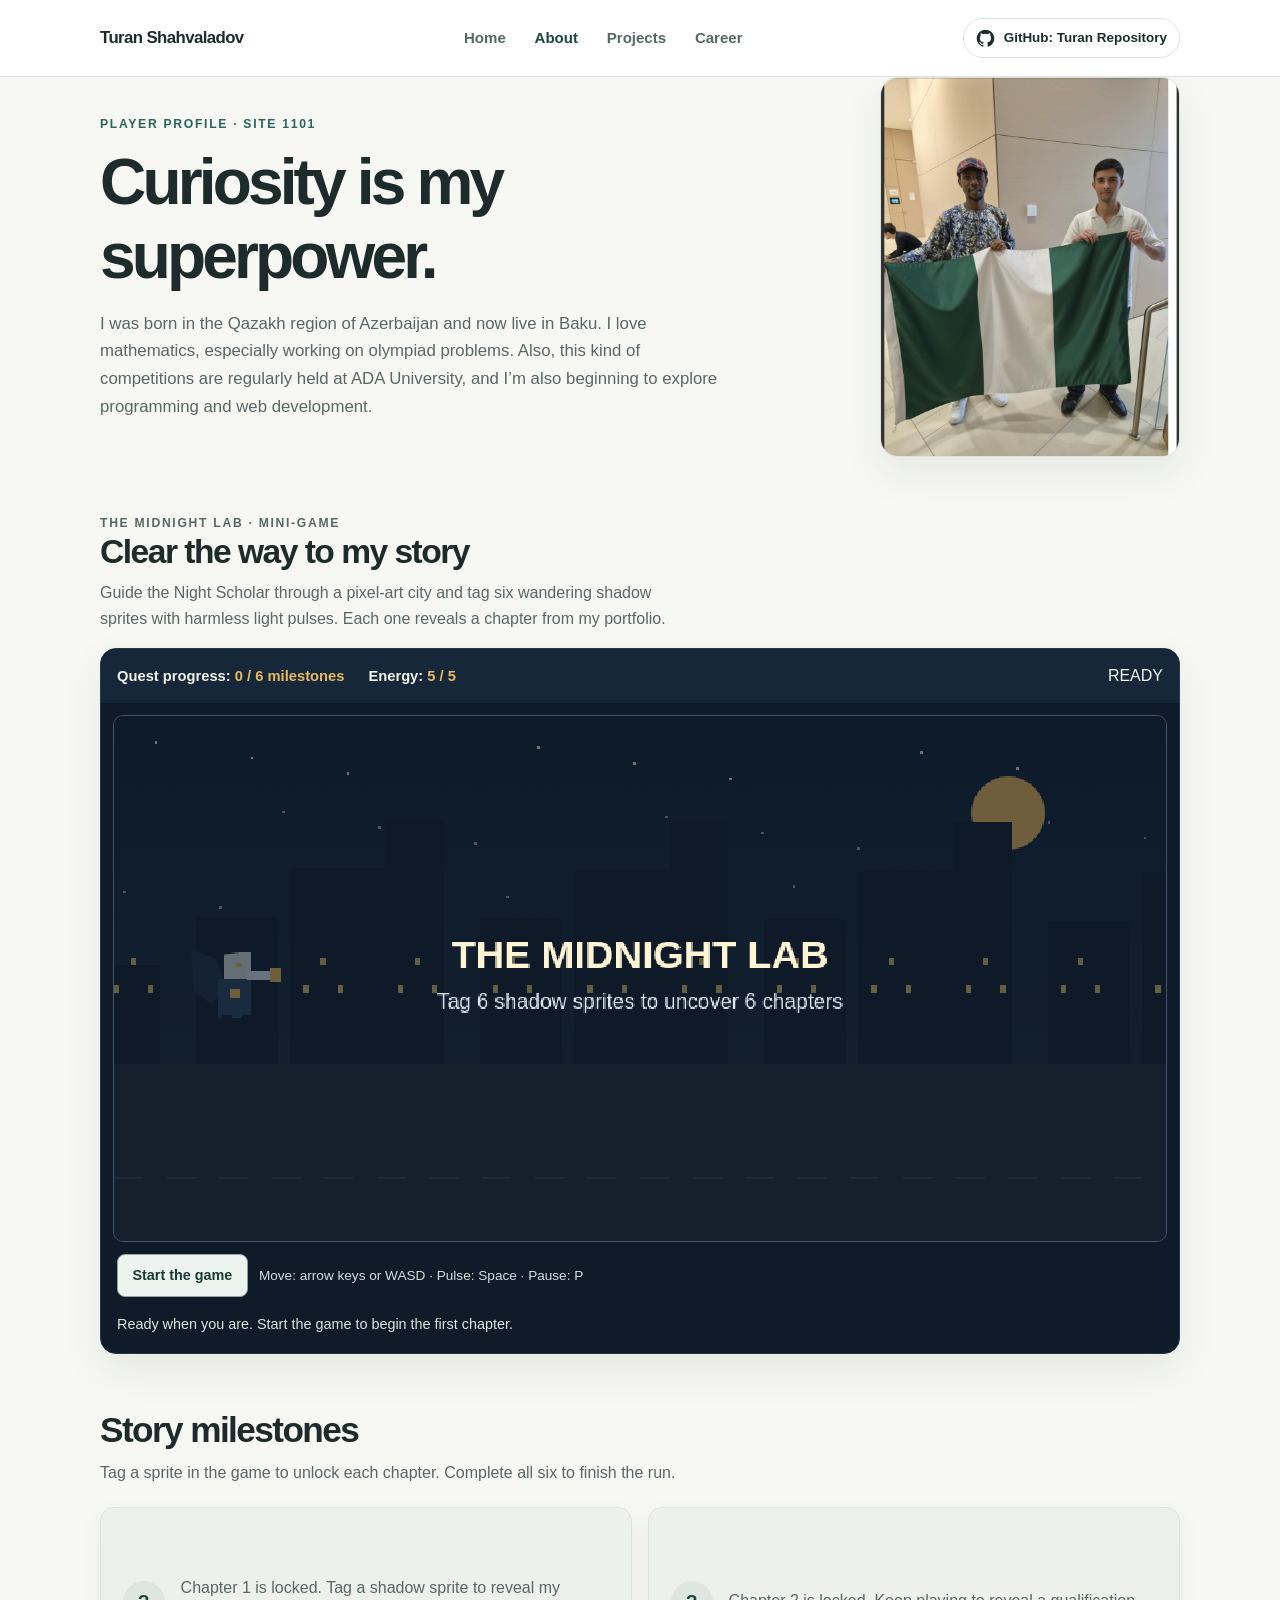
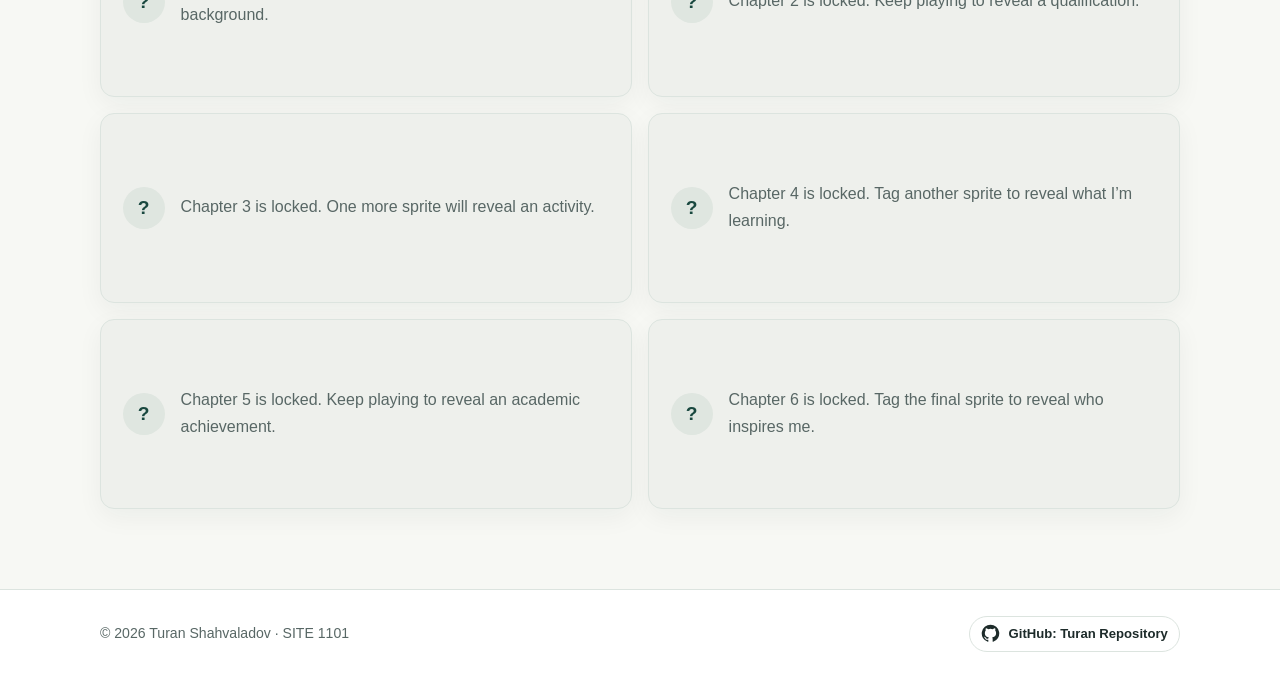
==== about.html @ 218411be "Add career page content and styling" ====
<!doctype html>
<html lang="en">
  <head>
    <meta charset="utf-8">
    <meta name="viewport" content="width=device-width, initial-scale=1">
    <meta name="description" content="Turan Shahvaladov's background, qualifications, and activities.">
    <title>About | Turan Shahvaladov</title>
    <link rel="stylesheet" href="style.css">
  </head>
  <body>
    <header class="site-header">
      <div class="nav-wrap">
        <a class="brand" href="index.html">Turan Shahvaladov</a>
        <nav class="site-nav" aria-label="Main navigation">
          <a href="index.html">Home</a>
          <a href="about.html" aria-current="page">About</a>
          <a href="projects.html">Projects</a>
          <a href="career.html">Career</a>
        </nav>
        <a class="github-link" href="https://github.com/turan1003996/Project4" aria-label="GitHub: Turan Repository">
          <svg viewBox="0 0 24 24" aria-hidden="true">
            <path d="M12 .9a11.1 11.1 0 0 0-3.51 21.63c.56.1.76-.24.76-.54v-2.1c-3.1.67-3.76-1.32-3.76-1.32-.5-1.29-1.24-1.63-1.24-1.63-1.01-.69.08-.68.08-.68 1.12.08 1.7 1.15 1.7 1.15.99 1.69 2.6 1.2 3.23.91.1-.72.39-1.2.7-1.48-2.48-.28-5.08-1.24-5.08-5.52 0-1.22.43-2.21 1.15-2.99-.12-.28-.5-1.42.11-2.95 0 0 .94-.3 3.05 1.14a10.6 10.6 0 0 1 5.55 0c2.12-1.44 3.05-1.14 3.05-1.14.61 1.53.23 2.67.11 2.95.72.78 1.15 1.77 1.15 2.99 0 4.29-2.6 5.23-5.09 5.5.4.35.75 1.02.75 2.06v3.11c0 .3.2.65.77.54A11.1 11.1 0 0 0 12 .9Z"/>
          </svg>
          <span>GitHub: Turan Repository</span>
        </a>
      </div>
    </header>

    <main>
      <section class="container about-layout" aria-labelledby="about-title">
        <div>
          <p class="eyebrow">Player profile · SITE 1101</p>
          <h1 id="about-title">Curiosity is my superpower.</h1>
          <p class="intro-note">
            I was born in the Qazakh region of Azerbaijan and now live in Baku.
            I love mathematics, especially working on olympiad problems. Also, this kind of competitions are regularly held at ADA University, and I’m also
            beginning to explore programming and web development.
          </p>
        </div>
        <div class="about-photo-frame">
          <img
            class="about-photo"
            src="Turan%20Picture.png"
            alt="Turan Shahvaladov"
            width="800"
            height="1000"
          >
        </div>
      </section>

      <section class="container game-section" aria-labelledby="game-title">
        <div class="game-heading">
          <div>
            <p class="eyebrow">The midnight lab · mini-game</p>
            <h2 id="game-title">Clear the way to my story</h2>
            <p>
              Guide the Night Scholar through a pixel-art city and tag six
              wandering shadow sprites with harmless light pulses. Each one
              reveals a chapter from my portfolio.
            </p>
          </div>
        </div>

        <div class="game-panel">
          <div class="game-hud" aria-label="Game status">
            <div class="game-hud-stats">
              <span>Quest progress: <strong id="score">0 / 6 milestones</strong></span>
              <span>Energy: <strong id="energy">5 / 5</strong></span>
            </div>
            <span id="game-mode">READY</span>
          </div>

          <div class="game-canvas-wrap">
            <canvas
              class="game-canvas"
              id="game-canvas"
              width="800"
              height="400"
              tabindex="0"
              aria-label="Mini-game arena. Move with arrow keys or WASD, and fire light pulses with Space."
              aria-describedby="game-instructions game-status"
            >
              A mini-game arena. Use the controls below to play and unlock the story cards.
            </canvas>
          </div>

          <div class="game-controls">
            <button class="game-button" id="start-game" type="button">Start the game</button>
            <button class="game-button" id="pause-game" type="button" hidden>Pause</button>
            <p class="game-instructions" id="game-instructions">
              Move: arrow keys or WASD · Pulse: Space · Pause: P
            </p>
          </div>

          <div class="touch-controls" aria-label="Touch game controls">
            <button class="touch-button" type="button" data-control="up" aria-label="Move up">↑</button>
            <button class="touch-button" type="button" data-control="left" aria-label="Move left">←</button>
            <button class="touch-button" type="button" data-control="right" aria-label="Move right">→</button>
            <button class="touch-button" type="button" data-control="down" aria-label="Move down">↓</button>
            <button class="touch-button" type="button" data-control="fire" aria-label="Fire light pulse">✦</button>
          </div>

          <p class="game-status" id="game-status" role="status" aria-live="polite">
            Ready when you are. Start the game to begin the first chapter.
          </p>
        </div>
      </section>

      <section class="container unlock-section" aria-labelledby="chapters-title">
        <h2 id="chapters-title">Story milestones</h2>
        <p class="intro-note">
          Tag a sprite in the game to unlock each chapter. Complete all six
          to finish the run.
        </p>
        <div class="unlock-grid">
          <article class="unlock-card is-locked" data-chapter="0" aria-label="Locked: Background">
            <span class="lock-icon" aria-hidden="true">?</span>
            <p>Chapter 1 is locked. Tag a shadow sprite to reveal my background.</p>
            <div class="chapter-content" hidden>
              <p class="unlock-type">Background</p>
              <h3>From Qazakh to Baku</h3>
              <p>I was born in the Qazakh region of Azerbaijan and now live in Baku.</p>
            </div>
          </article>
          <article class="unlock-card is-locked" data-chapter="1" aria-label="Locked: Qualification">
            <span class="lock-icon" aria-hidden="true">?</span>
            <p>Chapter 2 is locked. Keep playing to reveal a qualification.</p>
            <div class="chapter-content" hidden>
              <p class="unlock-type">Qualification</p>
              <h3>Mathematics achievement</h3>
              <p>I got a bronze medal in the Republic Mathematics Olympiad and was accepted to ADA University.</p>
            </div>
          </article>
          <article class="unlock-card is-locked" data-chapter="2" aria-label="Locked: Activities">
            <span class="lock-icon" aria-hidden="true">?</span>
            <p>Chapter 3 is locked. One more sprite will reveal an activity.</p>
            <div class="chapter-content" hidden>
              <p class="unlock-type">Activities</p>
              <h3>Learning beyond class</h3>
              <p>I enjoy solving math problems and have taken part in coding challenges and volunteer activities with Baku Youth Center.</p>
            </div>
          </article>
          <article class="unlock-card is-locked" data-chapter="3" aria-label="Locked: Current learning">
            <span class="lock-icon" aria-hidden="true">?</span>
            <p>Chapter 4 is locked. Tag another sprite to reveal what I’m learning.</p>
            <div class="chapter-content" hidden>
              <p class="unlock-type">Current learning</p>
              <h3>Building for the web</h3>
              <p>In SITE 1101, I’m learning HTML, CSS, and JavaScript and want to make a personal web project of my own.</p>
            </div>
          </article>
          <article class="unlock-card is-locked" data-chapter="4" aria-label="Locked: Academic achievement">
            <span class="lock-icon" aria-hidden="true">?</span>
            <p>Chapter 5 is locked. Keep playing to reveal an academic achievement.</p>
            <div class="chapter-content" hidden>
              <p class="unlock-type">Academic achievement</p>
              <h3>Olympiad Certificate</h3>
              <p>I won an Olympiad Certificate for mathematics. These achievements helped me to improve my problem-solving skills.</p>
            </div>
          </article>
          <article class="unlock-card is-locked" data-chapter="5" aria-label="Locked: Favorite player and inspiration">
            <span class="lock-icon" aria-hidden="true">?</span>
            <p>Chapter 6 is locked. Tag the final sprite to reveal who inspires me.</p>
            <div class="chapter-content" hidden>
              <p class="unlock-type">Favorite player and inspiration</p>
              <h3>Cristiano Ronaldo</h3>
              <p>Cristiano Ronaldo is my favorite player. Even if he retired,I have always admired his dedication and skill.</p>
            </div>
          </article>
        </div>
      </section>
    </main>

    <footer class="site-footer">
      <div class="footer-wrap">
        <p>© 2026 Turan Shahvaladov · SITE 1101</p>
        <a class="github-link footer-github" href="https://github.com/turan1003996/Project4" aria-label="GitHub: Turan Repository">
          <svg viewBox="0 0 24 24" aria-hidden="true">
            <path d="M12 .9a11.1 11.1 0 0 0-3.51 21.63c.56.1.76-.24.76-.54v-2.1c-3.1.67-3.76-1.32-3.76-1.32-.5-1.29-1.24-1.63-1.24-1.63-1.01-.69.08-.68.08-.68 1.12.08 1.7 1.15 1.7 1.15.99 1.69 2.6 1.2 3.23.91.1-.72.39-1.2.7-1.48-2.48-.28-5.08-1.24-5.08-5.52 0-1.22.43-2.21 1.15-2.99-.12-.28-.5-1.42.11-2.95 0 0 .94-.3 3.05 1.14a10.6 10.6 0 0 1 5.55 0c2.12-1.44 3.05-1.14 3.05-1.14.61 1.53.23 2.67.11 2.95.72.78 1.15 1.77 1.15 2.99 0 4.29-2.6 5.23-5.09 5.5.4.35.75 1.02.75 2.06v3.11c0 .3.2.65.77.54A11.1 11.1 0 0 0 12 .9Z"/>
          </svg>
          <span>GitHub: Turan Repository</span>
        </a>
      </div>
    </footer>

    <script>
      (() => {
        const canvas = document.querySelector("#game-canvas");
        const context = canvas.getContext("2d");
        const startButton = document.querySelector("#start-game");
        const pauseButton = document.querySelector("#pause-game");
        const scoreLabel = document.querySelector("#score");
        const energyLabel = document.querySelector("#energy");
        const modeLabel = document.querySelector("#game-mode");
        const statusLabel = document.querySelector("#game-status");
        const cardsData = [
          {
            type: "Background",
            title: "From Qazakh to Baku",
            description: "I was born in the Qazakh region of Azerbaijan and now live in Baku."
          },
          {
            type: "Qualification",
            title: "Mathematics achievement",
            description: "I got a bronze medal in the Republic Mathematics Olympiad and was accepted to ADA University."
          },
          {
            type: "Activities",
            title: "Learning beyond class",
            description: "I enjoy solving math problems and have taken part in coding challenges and volunteer activities with Baku Youth Center."
          },
          {
            type: "Current learning",
            title: "Building for the web",
            description: "In SITE 1101, I’m learning HTML, CSS, and JavaScript and want to make a personal web project of my own."
          },
          {
            type: "Academic achievement",
            title: "Olympiad Certificate",
            description: "I won an Olympiad Certificate for mathematics. These achievements helped me to improve my problem-solving skills."
          },
          {
            type: "Favorite player and inspiration",
            title: "Cristiano Ronaldo",
            description: "Cristiano Ronaldo is my favorite player. Even if he retired,I have always admired his dedication and skill."
          }
        ];
        const chapters = [...document.querySelectorAll(".unlock-card")];
        if (chapters.length !== cardsData.length) {
          throw new Error("Milestone data and cards must have matching lengths.");
        }
        cardsData.forEach((chapter, index) => {
          const content = chapters[index].querySelector(".chapter-content");
          content.querySelector(".unlock-type").textContent = chapter.type;
          content.querySelector("h3").textContent = chapter.title;
          content.querySelectorAll("p")[1].textContent = chapter.description;
        });
        const held = new Set();
        const player = { x: 92, y: 200, speed: 220 };
        let sprites = [];
        let pulses = [];
        let score = 0;
        const maxEnergy = 5;
        let energy = maxEnergy;
        let gameState = "ready";
        let lastFrame = 0;
        let spawnClock = 0;
        let shotClock = 0;
        let animationFrame = 0;
        let randomSeed = 17;

        function random() {
          randomSeed = (randomSeed * 16807) % 2147483647;
          return (randomSeed - 1) / 2147483646;
        }

        function drawCity() {
          const sky = context.createLinearGradient(0, 0, 0, canvas.height);
          sky.addColorStop(0, "#14263b");
          sky.addColorStop(1, "#26364a");
          context.fillStyle = sky;
          context.fillRect(0, 0, canvas.width, canvas.height);

          context.fillStyle = "#e7b961";
          context.beginPath();
          context.arc(680, 74, 28, 0, Math.PI * 2);
          context.fill();

          for (let index = 0; index < 24; index += 1) {
            const x = (index * 97 + 31) % canvas.width;
            const y = (index * 53 + 19) % 155;
            context.fillStyle = index % 3 === 0 ? "#f7e9bc" : "#91a6b8";
            context.fillRect(x, y, 2, 2);
          }

          context.fillStyle = "#182538";
          for (let index = 0; index < 12; index += 1) {
            const buildingWidth = 45 + (index % 3) * 18;
            const buildingHeight = 75 + (index * 37) % 112;
            const x = index * 72 - 10;
            context.fillRect(x, 265 - buildingHeight, buildingWidth, buildingHeight);
            context.fillStyle = "#d4b768";
            for (let light = 0; light < 3; light += 1) {
              context.fillRect(x + 10 + light * 13, 205 - (light % 2) * 21, 4, 6);
            }
            context.fillStyle = "#182538";
          }

          context.fillStyle = "#263342";
          context.fillRect(0, 267, canvas.width, canvas.height - 267);
          context.strokeStyle = "#526171";
          context.setLineDash([22, 18]);
          context.beginPath();
          context.moveTo(0, 352);
          context.lineTo(canvas.width, 352);
          context.stroke();
          context.setLineDash([]);
        }

        function drawHero() {
          context.save();
          context.translate(player.x, player.y);
          context.fillStyle = "#263753";
          context.beginPath();
          context.moveTo(-14, -15);
          context.lineTo(-34, -22);
          context.lineTo(-31, 10);
          context.lineTo(-18, 19);
          context.lineTo(-7, 9);
          context.closePath();
          context.fill();

          context.fillStyle = "#d7dce0";
          context.fillRect(-8, -20, 20, 20);
          context.fillStyle = "#172337";
          context.beginPath();
          context.moveTo(-11, -18);
          context.lineTo(-10, -31);
          context.lineTo(-2, -25);
          context.lineTo(4, -31);
          context.lineTo(11, -21);
          context.closePath();
          context.fill();
          context.fillStyle = "#e7b961";
          context.fillRect(1, -12, 4, 3);

          context.fillStyle = "#314a68";
          context.fillRect(-13, 0, 25, 30);
          context.fillStyle = "#e7b961";
          context.fillRect(-4, 8, 8, 7);
          context.fillStyle = "#172337";
          context.fillRect(-10, 28, 8, 13);
          context.fillRect(5, 28, 8, 13);
          context.fillStyle = "#dce8f5";
          context.fillRect(9, -6, 21, 7);
          context.fillStyle = "#e7b961";
          context.fillRect(27, -8, 8, 11);
          context.restore();
        }

        function drawSprite(sprite) {
          context.save();
          context.translate(sprite.x, sprite.y);
          context.fillStyle = "#87ad87";
          context.fillRect(-11, -14, 23, 24);
          context.fillStyle = "#537d65";
          context.fillRect(-13, -17, 26, 7);
          context.fillStyle = "#f3d87c";
          context.fillRect(-6, -7, 4, 4);
          context.fillRect(4, -7, 4, 4);
          context.fillStyle = "#344d43";
          context.fillRect(-6, 3, 13, 3);
          context.fillRect(-8, 10, 6, 11);
          context.fillRect(4, 10, 6, 11);
          context.restore();
        }

        function drawScene() {
          drawCity();
          pulses.forEach((pulse) => {
            context.fillStyle = "#f5d276";
            context.shadowColor = "#f5d276";
            context.shadowBlur = 14;
            context.beginPath();
            context.arc(pulse.x, pulse.y, 6, 0, Math.PI * 2);
            context.fill();
            context.shadowBlur = 0;
          });
          sprites.forEach(drawSprite);
          drawHero();

          if (gameState !== "running") {
            context.fillStyle = "rgb(9 17 29 / 54%)";
            context.fillRect(0, 0, canvas.width, canvas.height);
            context.textAlign = "center";
            context.fillStyle = "#fff4d4";
            context.font = "700 30px Segoe UI, sans-serif";
            const title = gameState === "won"
              ? "STORY COMPLETE!"
              : gameState === "lost"
                ? "RUN ENDED"
                : gameState === "paused"
                  ? "PAUSED"
                  : "THE MIDNIGHT LAB";
            context.fillText(title, canvas.width / 2, canvas.height / 2 - 8);
            context.fillStyle = "#dbe8ef";
            context.font = "16px Segoe UI, sans-serif";
            const hint = gameState === "ready"
              ? `Tag ${chapters.length} shadow sprites to uncover ${chapters.length} chapters`
              : gameState === "won"
                ? `All ${chapters.length} chapters are now open below`
                : gameState === "lost"
                  ? "Start again and keep an eye on your energy"
                  : "Press P or select Resume to continue";
            context.fillText(hint, canvas.width / 2, canvas.height / 2 + 23);
          }
        }

        function updateHud() {
          scoreLabel.textContent = `${score} / ${cardsData.length} milestones`;
          energyLabel.textContent = `${energy} / ${maxEnergy}`;
          modeLabel.textContent = gameState.toUpperCase();
        }

        function unlockChapter(index) {
          const card = chapters[index];
          if (!card) return;
          const lockedMessage = card.querySelector(":scope > p");
          const icon = card.querySelector(".lock-icon");
          const content = card.querySelector(".chapter-content");
          if (lockedMessage) lockedMessage.remove();
          if (icon) icon.remove();
          content.hidden = false;
          card.classList.remove("is-locked");
          card.classList.add("is-unlocked");
          card.setAttribute("aria-label", `Unlocked: ${content.querySelector("h3").textContent}`);
        }

        function finishGame(won) {
          gameState = won ? "won" : "lost";
          cancelAnimationFrame(animationFrame);
          pauseButton.hidden = true;
          startButton.textContent = won ? "Play again" : "Try again";
          statusLabel.textContent = won
            ? `Run complete! All ${chapters.length} story chapters are unlocked.`
            : "Out of energy. Start again when you’re ready.";
          updateHud();
          drawScene();
        }

        function startGame() {
          cancelAnimationFrame(animationFrame);
          score = 0;
          energy = maxEnergy;
          sprites = [];
          pulses = [];
          player.x = 92;
          player.y = canvas.height / 2;
          spawnClock = 0;
          shotClock = 0;
          lastFrame = 0;
          randomSeed = 17;
          chapters.forEach((card, index) => {
            const content = card.querySelector(".chapter-content");
            if (content.hidden) return;
            content.hidden = true;
            card.classList.remove("is-unlocked");
            card.classList.add("is-locked");
            card.setAttribute("aria-label", `Locked: ${content.querySelector("h3").textContent}`);
            const icon = document.createElement("span");
            icon.className = "lock-icon";
            icon.setAttribute("aria-hidden", "true");
            icon.textContent = "?";
            const message = document.createElement("p");
            message.textContent = `Chapter ${index + 1} is locked. Tag a shadow sprite to reveal it.`;
            card.prepend(icon, message);
          });
          held.clear();
          gameState = "running";
          startButton.textContent = "Restart game";
          pauseButton.hidden = false;
          pauseButton.textContent = "Pause";
          statusLabel.textContent = "The run is on. Move around and tag the sprites with light pulses.";
          updateHud();
          drawScene();
          canvas.focus();
          animationFrame = requestAnimationFrame(frame);
        }

        function setPaused() {
          if (gameState === "running") {
            gameState = "paused";
            cancelAnimationFrame(animationFrame);
            pauseButton.textContent = "Resume";
            statusLabel.textContent = "Game paused. Select Resume or press P to continue.";
            drawScene();
          } else if (gameState === "paused") {
            gameState = "running";
            lastFrame = 0;
            pauseButton.textContent = "Pause";
            statusLabel.textContent = "Back in the game.";
            canvas.focus();
            animationFrame = requestAnimationFrame(frame);
          }
          updateHud();
        }

        function movePlayer(delta) {
          let dx = 0;
          let dy = 0;
          if (held.has("ArrowLeft") || held.has("a")) dx -= 1;
          if (held.has("ArrowRight") || held.has("d")) dx += 1;
          if (held.has("ArrowUp") || held.has("w")) dy -= 1;
          if (held.has("ArrowDown") || held.has("s")) dy += 1;
          const length = Math.hypot(dx, dy) || 1;
          player.x = Math.max(34, Math.min(canvas.width * 0.62, player.x + (dx / length) * player.speed * delta));
          player.y = Math.max(58, Math.min(canvas.height - 48, player.y + (dy / length) * player.speed * delta));
        }

        function frame(time) {
          if (gameState !== "running") return;
          const delta = Math.min((time - (lastFrame || time)) / 1000, 0.04);
          lastFrame = time;
          spawnClock += delta;
          shotClock += delta;
          movePlayer(delta);

          if (spawnClock >= 1.35) {
            spawnClock = 0;
            sprites.push({
              x: canvas.width + 24,
              y: 58 + random() * (canvas.height - 116),
              speed: 74 + random() * 28 + score * 6
            });
          }

          if (held.has(" ") && shotClock >= 0.24) {
            pulses.push({ x: player.x + 34, y: player.y - 3 });
            shotClock = 0;
          }

          pulses.forEach((pulse) => {
            pulse.x += 440 * delta;
          });
          pulses = pulses.filter((pulse) => pulse.x < canvas.width + 12);

          sprites.forEach((sprite) => {
            sprite.x -= sprite.speed * delta;
          });

          for (let spriteIndex = sprites.length - 1; spriteIndex >= 0; spriteIndex -= 1) {
            const sprite = sprites[spriteIndex];
            const hitIndex = pulses.findIndex((pulse) =>
              Math.hypot(pulse.x - sprite.x, pulse.y - sprite.y) < 24
            );
            if (hitIndex !== -1) {
              sprites.splice(spriteIndex, 1);
              pulses.splice(hitIndex, 1);
              if (score < chapters.length) {
                unlockChapter(score);
                score += 1;
                statusLabel.textContent = score === chapters.length
                  ? "Every chapter revealed. You cleared the midnight lab!"
                  : `Chapter ${score} revealed. ${chapters.length - score} more to go.`;
              }
              if (score === chapters.length) {
                updateHud();
                finishGame(true);
                return;
              }
            } else if (sprite.x < player.x - 22) {
              sprites.splice(spriteIndex, 1);
              energy -= 1;
              if (energy <= 0) {
                updateHud();
                finishGame(false);
                return;
              }
              statusLabel.textContent = "A sprite slipped past. Keep moving and protect your energy.";
            }
          }

          updateHud();
          drawScene();
          animationFrame = requestAnimationFrame(frame);
        }

        function keyForControl(control) {
          return {
            up: "ArrowUp",
            down: "ArrowDown",
            left: "ArrowLeft",
            right: "ArrowRight",
            fire: " "
          }[control];
        }

        startButton.addEventListener("click", startGame);
        pauseButton.addEventListener("click", setPaused);

        canvas.addEventListener("keydown", (event) => {
          const key = event.key.length === 1 ? event.key.toLowerCase() : event.key;
          if (["ArrowUp", "ArrowDown", "ArrowLeft", "ArrowRight", " "].includes(key)) {
            event.preventDefault();
          }
          if (key === "p" && (gameState === "running" || gameState === "paused")) {
            setPaused();
            return;
          }
          held.add(key);
        });

        canvas.addEventListener("keyup", (event) => {
          const key = event.key.length === 1 ? event.key.toLowerCase() : event.key;
          held.delete(key);
        });

        canvas.addEventListener("blur", () => held.clear());

        document.querySelectorAll("[data-control]").forEach((button) => {
          const controlKey = keyForControl(button.dataset.control);
          button.addEventListener("pointerdown", (event) => {
            event.preventDefault();
            button.setPointerCapture(event.pointerId);
            held.add(controlKey);
          });
          button.addEventListener("pointerup", () => held.delete(controlKey));
          button.addEventListener("pointercancel", () => held.delete(controlKey));
          button.addEventListener("lostpointercapture", () => held.delete(controlKey));
        });

        window.addEventListener("blur", () => held.clear());
        updateHud();
        drawScene();
      })();
    </script>
  </body>
</html>
---- style.css ----
:root {
  color-scheme: light;
  --color-ink: #1d2b2a;
  --color-muted: #586765;
  --color-paper: #f7f8f4;
  --color-surface: #fff;
  --color-accent: #28645a;
  --color-accent-dark: #19483f;
  --color-border: #dce4df;
  --color-night: #101b2a;
  --color-gold: #e7b961;
  --shadow-card: 0 16px 40px rgb(29 43 42 / 8%);
  --font-body: "Segoe UI", "Helvetica Neue", Arial, sans-serif;
  --content-width: 1080px;
}

* {
  box-sizing: border-box;
}

html {
  scroll-behavior: smooth;
}

body {
  min-width: 320px;
  min-height: 100vh;
  margin: 0;
  display: flex;
  flex-direction: column;
  background: var(--color-paper);
  color: var(--color-ink);
  font-family: var(--font-body);
  font-size: 1rem;
  line-height: 1.65;
}

img {
  max-width: 100%;
}

a {
  color: var(--color-accent-dark);
}

a:hover {
  color: var(--color-accent);
}

a:focus-visible,
button:focus-visible,
canvas:focus-visible {
  outline: 3px solid #d28a43;
  outline-offset: 4px;
}

h1,
h2,
h3,
p {
  margin-top: 0;
}

h1,
h2,
h3 {
  line-height: 1.15;
}

.container,
.nav-wrap,
.footer-wrap {
  width: min(var(--content-width), calc(100% - 3rem));
  margin-inline: auto;
}

.site-header {
  position: sticky;
  z-index: 20;
  top: 0;
  border-bottom: 1px solid var(--color-border);
  background: rgb(255 255 255 / 94%);
  backdrop-filter: blur(12px);
}

.nav-wrap {
  min-height: 76px;
  display: flex;
  align-items: center;
  justify-content: space-between;
  gap: 1.25rem;
}

.brand {
  flex: 0 0 auto;
  color: var(--color-ink);
  font-size: 1.05rem;
  font-weight: 750;
  letter-spacing: -0.035em;
  text-decoration: none;
}

.site-nav {
  display: flex;
  align-items: center;
  gap: clamp(0.8rem, 2.5vw, 1.8rem);
}

.site-nav a {
  padding-block: 0.45rem;
  color: var(--color-muted);
  font-size: 0.94rem;
  font-weight: 650;
  text-decoration: none;
}

.site-nav a:hover,
.site-nav a[aria-current="page"] {
  color: var(--color-accent-dark);
}

.github-link {
  display: inline-flex;
  min-height: 40px;
  flex: 0 0 auto;
  align-items: center;
  justify-content: center;
  gap: 0.55rem;
  padding: 0.45rem 0.75rem;
  border: 1px solid var(--color-border);
  border-radius: 999px;
  background: var(--color-surface);
  color: var(--color-ink);
  font-size: 0.84rem;
  font-weight: 700;
  text-decoration: none;
  transition: background-color 160ms ease, border-color 160ms ease;
}

.github-link:hover {
  border-color: #b8cec4;
  background: #edf4ef;
  color: var(--color-accent-dark);
}

.github-link svg {
  width: 19px;
  height: 19px;
  flex: 0 0 auto;
  fill: currentColor;
}

main {
  flex: 1;
}

.eyebrow {
  margin-bottom: 0.8rem;
  color: var(--color-accent);
  font-size: 0.76rem;
  font-weight: 750;
  letter-spacing: 0.14em;
  text-transform: uppercase;
}

.home-hero {
  display: grid;
  grid-template-columns: minmax(0, 1.15fr) minmax(250px, 0.85fr);
  align-items: center;
  gap: clamp(2.5rem, 7vw, 6rem);
  padding-block: clamp(4rem, 9vw, 7.5rem);
}

.home-hero h1 {
  max-width: 12ch;
  margin-bottom: 1.25rem;
  font-size: clamp(2.6rem, 6vw, 4.8rem);
  letter-spacing: -0.065em;
}

.hero-copy {
  max-width: 62ch;
  margin-bottom: 1.6rem;
  color: var(--color-muted);
  font-size: clamp(1.05rem, 2vw, 1.18rem);
}

.button-link {
  display: inline-flex;
  min-height: 46px;
  align-items: center;
  justify-content: center;
  padding: 0.7rem 1.1rem;
  border: 1px solid var(--color-accent);
  border-radius: 8px;
  background: var(--color-accent);
  color: #fff;
  font-weight: 700;
  text-decoration: none;
  transition: background-color 160ms ease, transform 160ms ease;
}

.button-link:hover {
  transform: translateY(-2px);
  background: var(--color-accent-dark);
  color: #fff;
}

.profile-frame {
  position: relative;
  width: min(100%, 370px);
  max-height: 490px;
  justify-self: end;
}

.profile-frame::before {
  position: absolute;
  z-index: 0;
  inset: 14px -14px -14px 14px;
  border: 2px solid #b8cec4;
  border-radius: 22px;
  content: "";
}

.profile-photo {
  position: relative;
  display: block;
  width: 100%;
  max-height: 490px;
  aspect-ratio: 4 / 5;
  border: 1px solid var(--color-border);
  border-radius: 22px;
  background: #e4ebe5;
  object-fit: cover;
  object-position: center;
  box-shadow: var(--shadow-card);
}

.content-section {
  padding-block: clamp(3rem, 7vw, 5rem);
  border-top: 1px solid var(--color-border);
}

.section-heading {
  margin-bottom: 1rem;
  font-size: clamp(1.8rem, 4vw, 2.5rem);
  letter-spacing: -0.045em;
}

.intro-note {
  max-width: 68ch;
  color: var(--color-muted);
}

.page-intro {
  padding-block: clamp(3rem, 7vw, 5rem) 2rem;
}

.page-intro h1 {
  margin-bottom: 0.9rem;
  font-size: clamp(2.4rem, 5vw, 3.8rem);
  letter-spacing: -0.06em;
}

.page-intro > p:last-child {
  max-width: 68ch;
  margin-bottom: 0;
  color: var(--color-muted);
}

.career-section {
  padding-bottom: clamp(3rem, 7vw, 5rem);
}

.career-grid {
  display: grid;
  grid-template-columns: repeat(2, minmax(0, 1fr));
  gap: 1.1rem;
}

.career-card {
  padding: clamp(1.25rem, 3vw, 1.8rem);
  border: 1px solid var(--color-border);
  border-radius: 14px;
  background: var(--color-surface);
  box-shadow: 0 8px 26px rgb(29 43 42 / 5%);
  transition: transform 160ms ease, border-color 160ms ease, box-shadow 160ms ease;
}

.career-card:hover {
  transform: translateY(-3px);
  border-color: #b8cec4;
  box-shadow: var(--shadow-card);
}

.career-card h2 {
  margin-bottom: 0.75rem;
  font-size: clamp(1.25rem, 2.4vw, 1.6rem);
  letter-spacing: -0.035em;
}

.career-card > p:not(.eyebrow) {
  margin-bottom: 0;
  color: var(--color-muted);
}

.career-card .eyebrow {
  margin-bottom: 0.65rem;
}

.skill-list {
  display: flex;
  flex-wrap: wrap;
  gap: 0.5rem;
  margin: 1rem 0 0;
  padding: 0;
  list-style: none;
}

.skill-list li {
  padding: 0.3rem 0.65rem;
  border: 1px solid var(--color-border);
  border-radius: 999px;
  background: #edf4ef;
  color: var(--color-accent-dark);
  font-size: 0.88rem;
  font-weight: 650;
}

.career-card > a {
  display: inline-block;
  margin-top: 1rem;
  font-weight: 700;
}

.about-layout {
  display: grid;
  grid-template-columns: minmax(0, 1.1fr) minmax(220px, 0.7fr);
  align-items: center;
  gap: clamp(2rem, 6vw, 4rem);
  padding-bottom: clamp(2rem, 5vw, 3.5rem);
}

.about-layout h1 {
  margin-bottom: 1rem;
  font-size: clamp(2.5rem, 5vw, 4rem);
  letter-spacing: -0.06em;
}

.about-layout .intro-note {
  margin-bottom: 0;
  font-size: 1.05rem;
}

.about-photo-frame {
  width: min(100%, 300px);
  max-height: 380px;
  justify-self: end;
}

.about-photo {
  display: block;
  width: 100%;
  max-height: 380px;
  aspect-ratio: 4 / 5;
  border: 1px solid var(--color-border);
  border-radius: 18px;
  background: #e4ebe5;
  object-fit: cover;
  object-position: center;
  box-shadow: var(--shadow-card);
}

.game-section {
  padding-bottom: clamp(2rem, 5vw, 3.5rem);
}

.game-heading {
  display: flex;
  align-items: flex-end;
  justify-content: space-between;
  gap: 1rem;
  margin-bottom: 1rem;
}

.game-heading h2 {
  margin-bottom: 0.5rem;
  font-size: clamp(1.55rem, 3.5vw, 2.1rem);
  letter-spacing: -0.045em;
}

.game-heading p {
  max-width: 65ch;
  margin-bottom: 0;
  color: var(--color-muted);
}

.game-panel {
  overflow: hidden;
  border: 1px solid #26384b;
  border-radius: 16px;
  background: var(--color-night);
  box-shadow: var(--shadow-card);
}

.game-hud {
  display: flex;
  align-items: center;
  justify-content: space-between;
  gap: 1rem;
  padding: 0.85rem 1rem;
  background: #17273a;
  color: #f3f5ed;
}

.game-hud-stats {
  display: flex;
  flex-wrap: wrap;
  gap: 0.7rem 1.5rem;
  font-size: 0.92rem;
  font-weight: 700;
}

.game-hud-stats strong {
  color: var(--color-gold);
}

.game-canvas-wrap {
  padding: 0.75rem;
}

.game-canvas {
  display: block;
  width: 100%;
  max-width: 100%;
  height: auto;
  aspect-ratio: 2 / 1;
  border: 1px solid #41566b;
  border-radius: 10px;
  background: #101b2a;
  image-rendering: pixelated;
  touch-action: none;
}

.game-controls {
  display: flex;
  flex-wrap: wrap;
  align-items: center;
  gap: 0.7rem;
  padding: 0 1rem 1rem;
}

.game-button,
.touch-button {
  min-height: 42px;
  padding: 0.55rem 0.9rem;
  border: 1px solid #91a599;
  border-radius: 8px;
  background: #edf4ef;
  color: #183b35;
  font: inherit;
  font-size: 0.9rem;
  font-weight: 750;
  cursor: pointer;
  touch-action: none;
}

.game-button:hover,
.touch-button:hover {
  background: #fff;
}

.game-instructions {
  flex: 1 1 260px;
  margin: 0;
  color: #d1dedb;
  font-size: 0.85rem;
}

.game-status {
  min-height: 1.5em;
  margin: 0;
  padding: 0 1rem 1rem;
  color: #dbe8df;
  font-size: 0.9rem;
}

.touch-controls {
  display: none;
  grid-template-columns: repeat(3, 52px);
  justify-content: center;
  gap: 0.45rem;
  padding: 0 1rem 1rem;
}

.touch-controls .touch-button {
  min-height: 48px;
  padding: 0.4rem;
}

.touch-controls [data-control="fire"] {
  grid-column: 3;
  grid-row: 2;
  background: #f4ddb0;
}

.touch-controls [data-control="left"] {
  grid-column: 1;
  grid-row: 2;
}

.touch-controls [data-control="right"] {
  grid-column: 2;
  grid-row: 2;
}

.touch-controls [data-control="up"] {
  grid-column: 2;
  grid-row: 1;
}

.touch-controls [data-control="down"] {
  grid-column: 2;
  grid-row: 3;
}

.unlock-section {
  padding-bottom: clamp(3rem, 7vw, 5rem);
}

.unlock-section h2 {
  margin-bottom: 0.6rem;
  font-size: clamp(1.6rem, 3.5vw, 2.2rem);
  letter-spacing: -0.045em;
}

.unlock-grid {
  display: grid;
  grid-template-columns: repeat(2, minmax(0, 1fr));
  gap: 1rem;
  margin-top: 1.25rem;
}

.unlock-card {
  min-height: 190px;
  padding: 1.35rem;
  border: 1px solid var(--color-border);
  border-radius: 14px;
  background: var(--color-surface);
  box-shadow: 0 8px 26px rgb(29 43 42 / 5%);
}

.unlock-card.is-locked {
  display: flex;
  align-items: center;
  gap: 1rem;
  background: #eef0ec;
  color: var(--color-muted);
}

.lock-icon {
  display: inline-grid;
  width: 42px;
  height: 42px;
  flex: 0 0 auto;
  place-items: center;
  border-radius: 50%;
  background: #dfe6e0;
  color: var(--color-accent-dark);
  font-size: 1.2rem;
  font-weight: 800;
}

.unlock-card.is-locked p {
  margin: 0;
}

.unlock-card.is-unlocked {
  border-color: #b8cec4;
  animation: card-arrive 360ms ease-out both;
}

.unlock-card h3 {
  margin-bottom: 0.55rem;
  font-size: 1.2rem;
}

.unlock-card p {
  margin-bottom: 0;
  color: var(--color-muted);
}

.unlock-type {
  margin-bottom: 0.5rem !important;
  color: var(--color-accent);
  font-size: 0.72rem;
  font-weight: 750;
  letter-spacing: 0.1em;
  text-transform: uppercase;
}

@keyframes card-arrive {
  from {
    opacity: 0.5;
    transform: translateY(8px);
  }

  to {
    opacity: 1;
    transform: translateY(0);
  }
}

.project-section {
  padding-bottom: clamp(3rem, 7vw, 5rem);
}

.project-card {
  overflow: hidden;
  border: 1px solid var(--color-border);
  border-radius: 16px;
  background: var(--color-surface);
  box-shadow: var(--shadow-card);
}

.project-image {
  display: block;
  width: auto;
  max-width: 100%;
  max-height: 560px;
  height: auto;
  margin-inline: auto;
  border-bottom: 1px solid var(--color-border);
  background: #e4ebe5;
  object-fit: cover;
  object-position: center;
}

.project-copy {
  padding: clamp(1.25rem, 4vw, 2rem);
}

.project-copy h2 {
  margin-bottom: 0.75rem;
  font-size: clamp(1.5rem, 3vw, 2rem);
  letter-spacing: -0.04em;
}

.project-copy p:last-child {
  max-width: 75ch;
  margin-bottom: 0;
  color: var(--color-muted);
}

.site-footer {
  margin-top: auto;
  border-top: 1px solid var(--color-border);
  background: var(--color-surface);
}

.footer-wrap {
  min-height: 88px;
  display: flex;
  align-items: center;
  justify-content: space-between;
  gap: 1rem;
  padding-block: 0.8rem;
  color: var(--color-muted);
  font-size: 0.88rem;
}

.footer-wrap p {
  margin: 0;
}

.footer-github {
  min-height: 36px;
  padding: 0.35rem 0.7rem;
  font-size: 0.82rem;
}

@media (max-width: 760px) {
  .container,
  .nav-wrap,
  .footer-wrap {
    width: min(100% - 2rem, var(--content-width));
  }

  .nav-wrap {
    min-height: 68px;
    flex-wrap: wrap;
    gap: 0.65rem 0.9rem;
    padding-block: 0.7rem;
  }

  .site-nav {
    order: 3;
    width: 100%;
    justify-content: space-between;
    gap: 0.6rem;
  }

  .site-nav a {
    padding-block: 0.2rem;
    font-size: 0.9rem;
  }

  .home-hero {
    grid-template-columns: 1fr;
    gap: 2.5rem;
    padding-block: 3.5rem;
  }

  .profile-frame {
    width: min(78%, 330px);
    justify-self: center;
  }

  .about-layout {
    grid-template-columns: 1fr;
    gap: 1.5rem;
  }

  .career-grid {
    grid-template-columns: 1fr;
  }

  .about-photo-frame {
    width: min(76%, 280px);
    justify-self: center;
  }

  .game-heading {
    align-items: flex-start;
    flex-direction: column;
  }

  .touch-controls {
    display: grid;
  }

  .footer-wrap {
    min-height: 84px;
    flex-wrap: wrap;
    justify-content: center;
    text-align: center;
  }
}

@media (max-width: 520px) {
  .github-link {
    min-height: 38px;
    gap: 0.4rem;
    padding-inline: 0.6rem;
    font-size: 0.76rem;
  }

  .github-link svg {
    width: 17px;
    height: 17px;
  }

  .unlock-grid {
    grid-template-columns: 1fr;
  }

  .game-hud {
    align-items: flex-start;
    flex-direction: column;
    gap: 0.3rem;
  }

  .game-controls {
    gap: 0.55rem;
  }

  .game-instructions {
    flex-basis: 100%;
    order: 2;
  }

  .game-canvas-wrap {
    padding: 0.45rem;
  }
}

@media (prefers-reduced-motion: reduce) {
  html {
    scroll-behavior: auto;
  }

  *,
  *::before,
  *::after {
    animation-duration: 0.01ms !important;
    animation-iteration-count: 1 !important;
    scroll-behavior: auto !important;
    transition-duration: 0.01ms !important;
  }
}
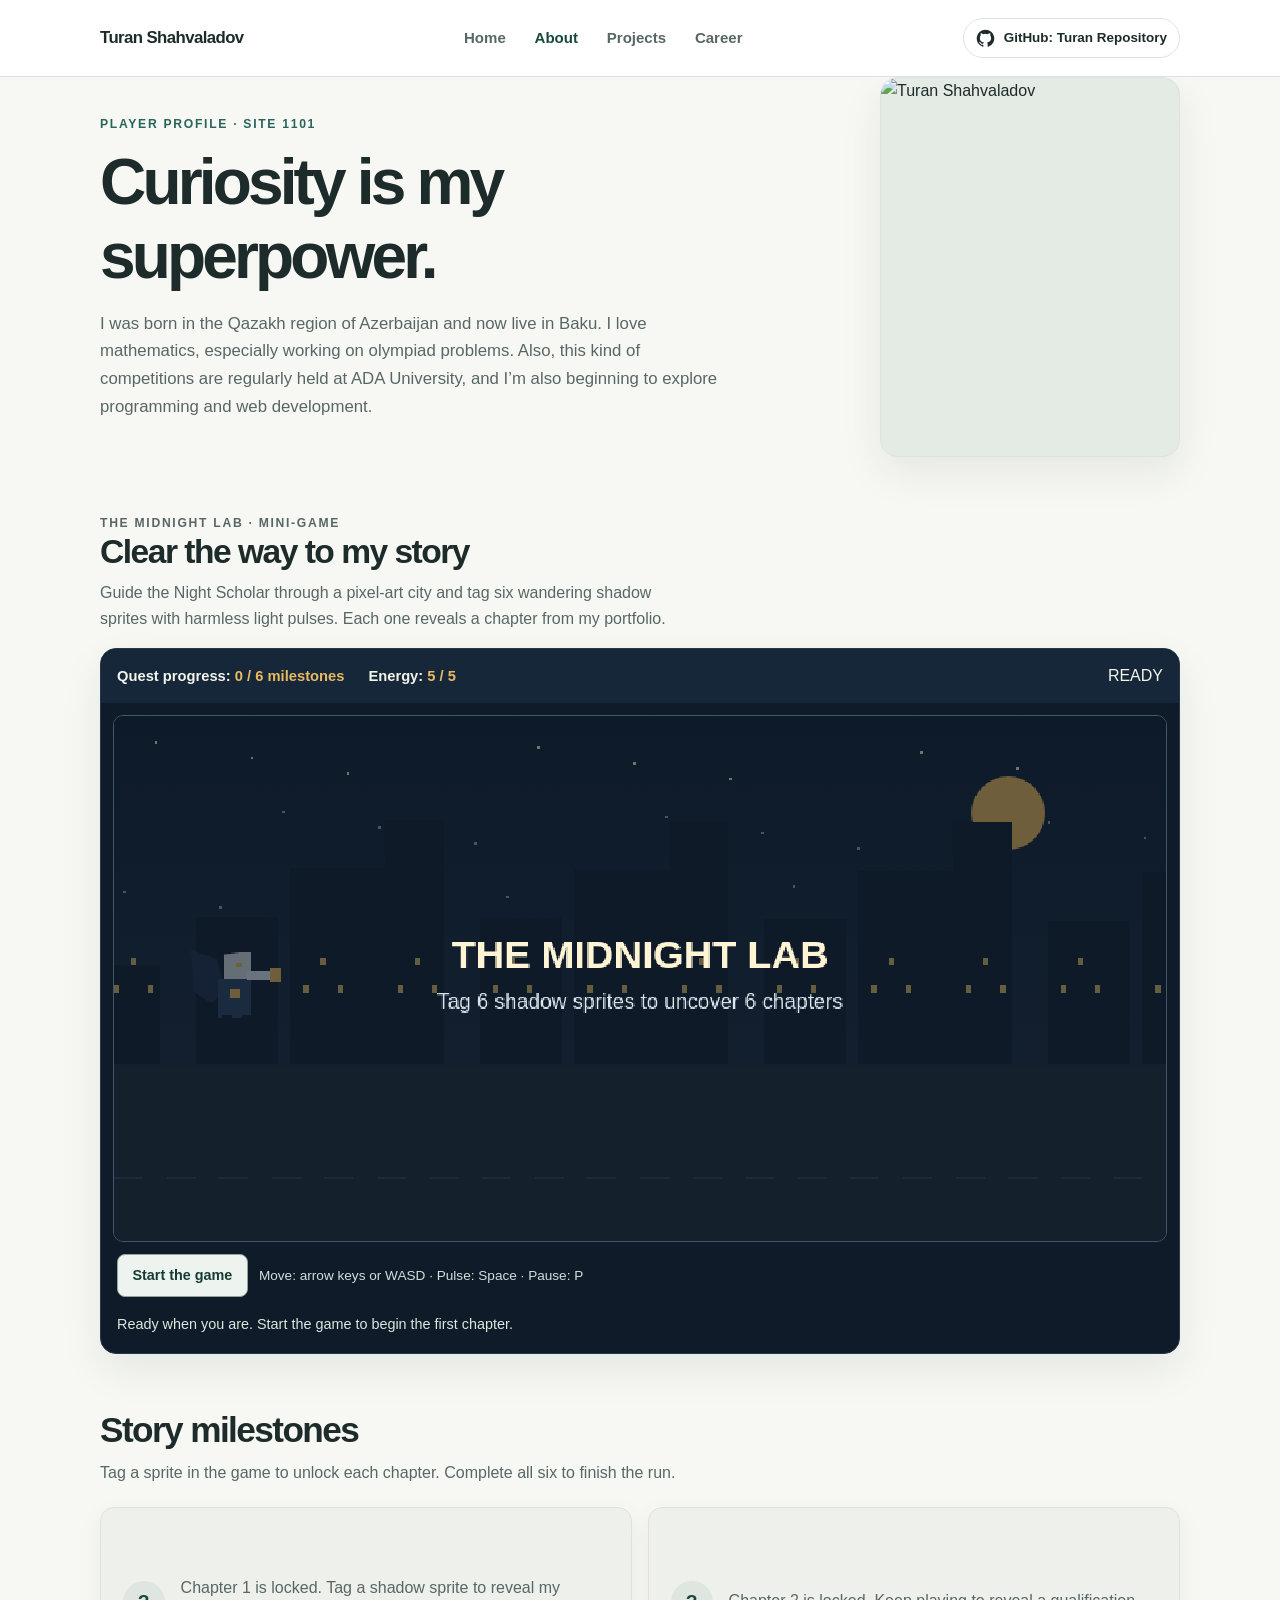
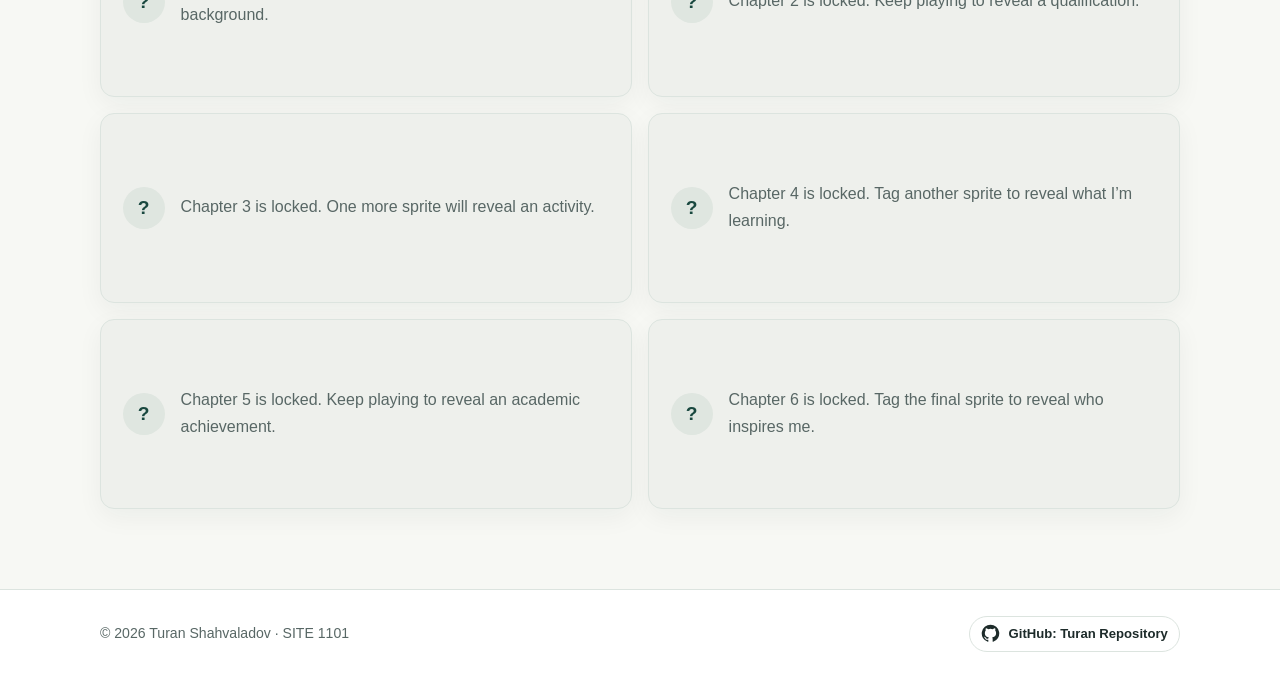
==== commit 19ea0829: "Add career page content and styling" ====
--- a/about.html
+++ b/about.html
@@ -40,7 +40,7 @@
         <div class="about-photo-frame">
           <img
             class="about-photo"
-            src="Turan%20Picture.png"
+            src="turan-picture.png"
             alt="Turan Shahvaladov"
             width="800"
             height="1000"
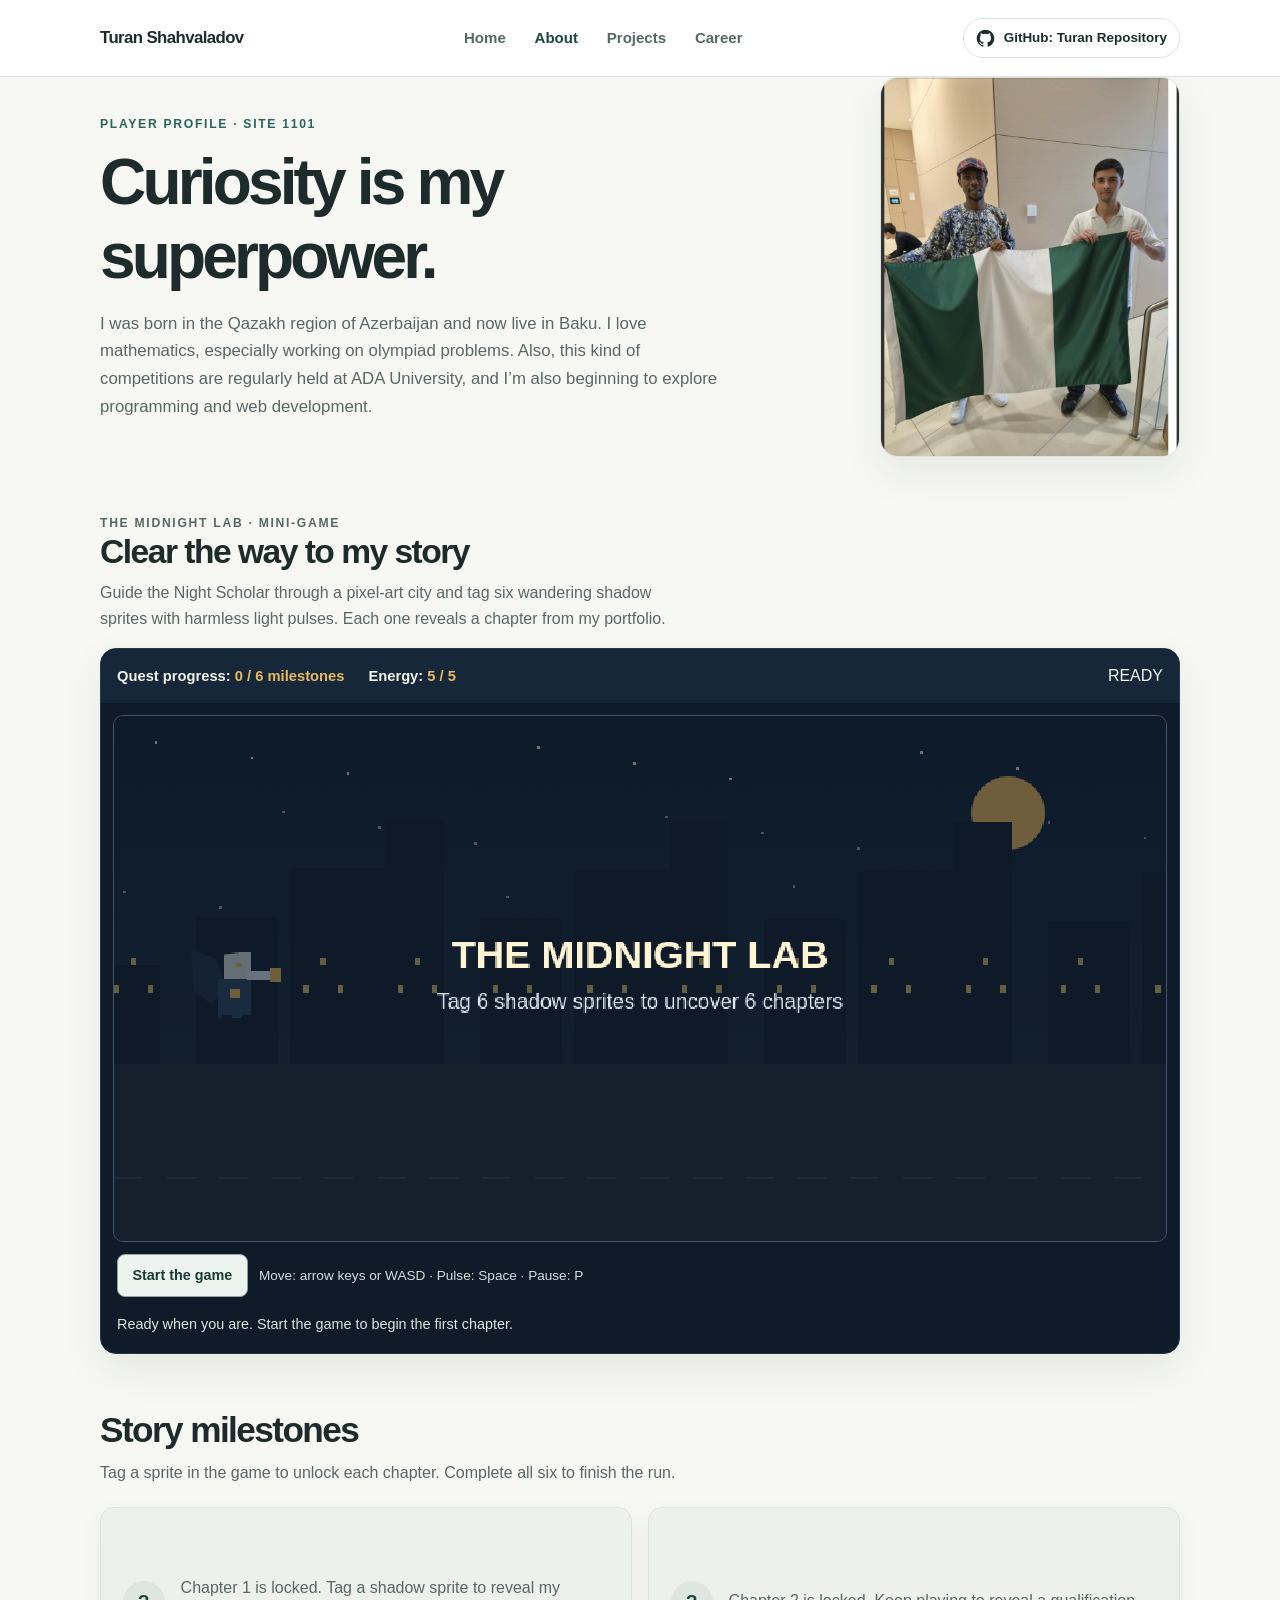
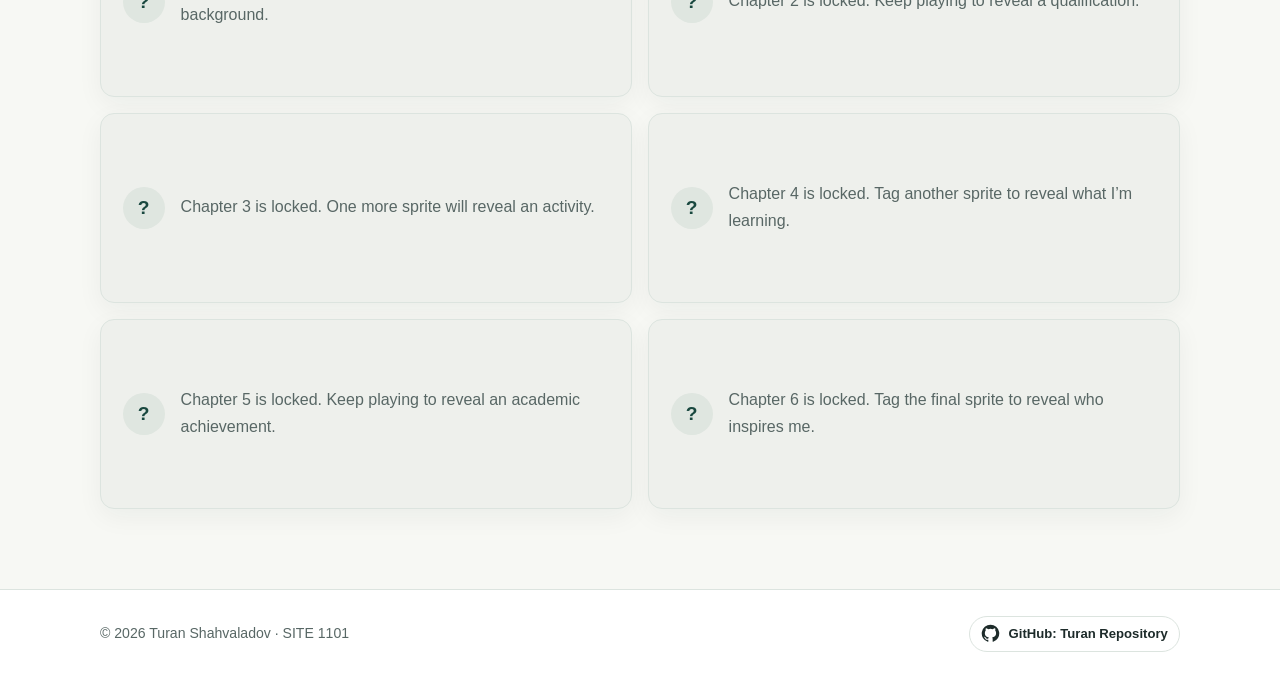
==== commit db0e1aed: "Add career page content and styling" ====
--- a/about.html
+++ b/about.html
@@ -40,7 +40,7 @@
         <div class="about-photo-frame">
           <img
             class="about-photo"
-            src="turan-picture.png"
+            src="Turan%20Picture.png"
             alt="Turan Shahvaladov"
             width="800"
             height="1000"
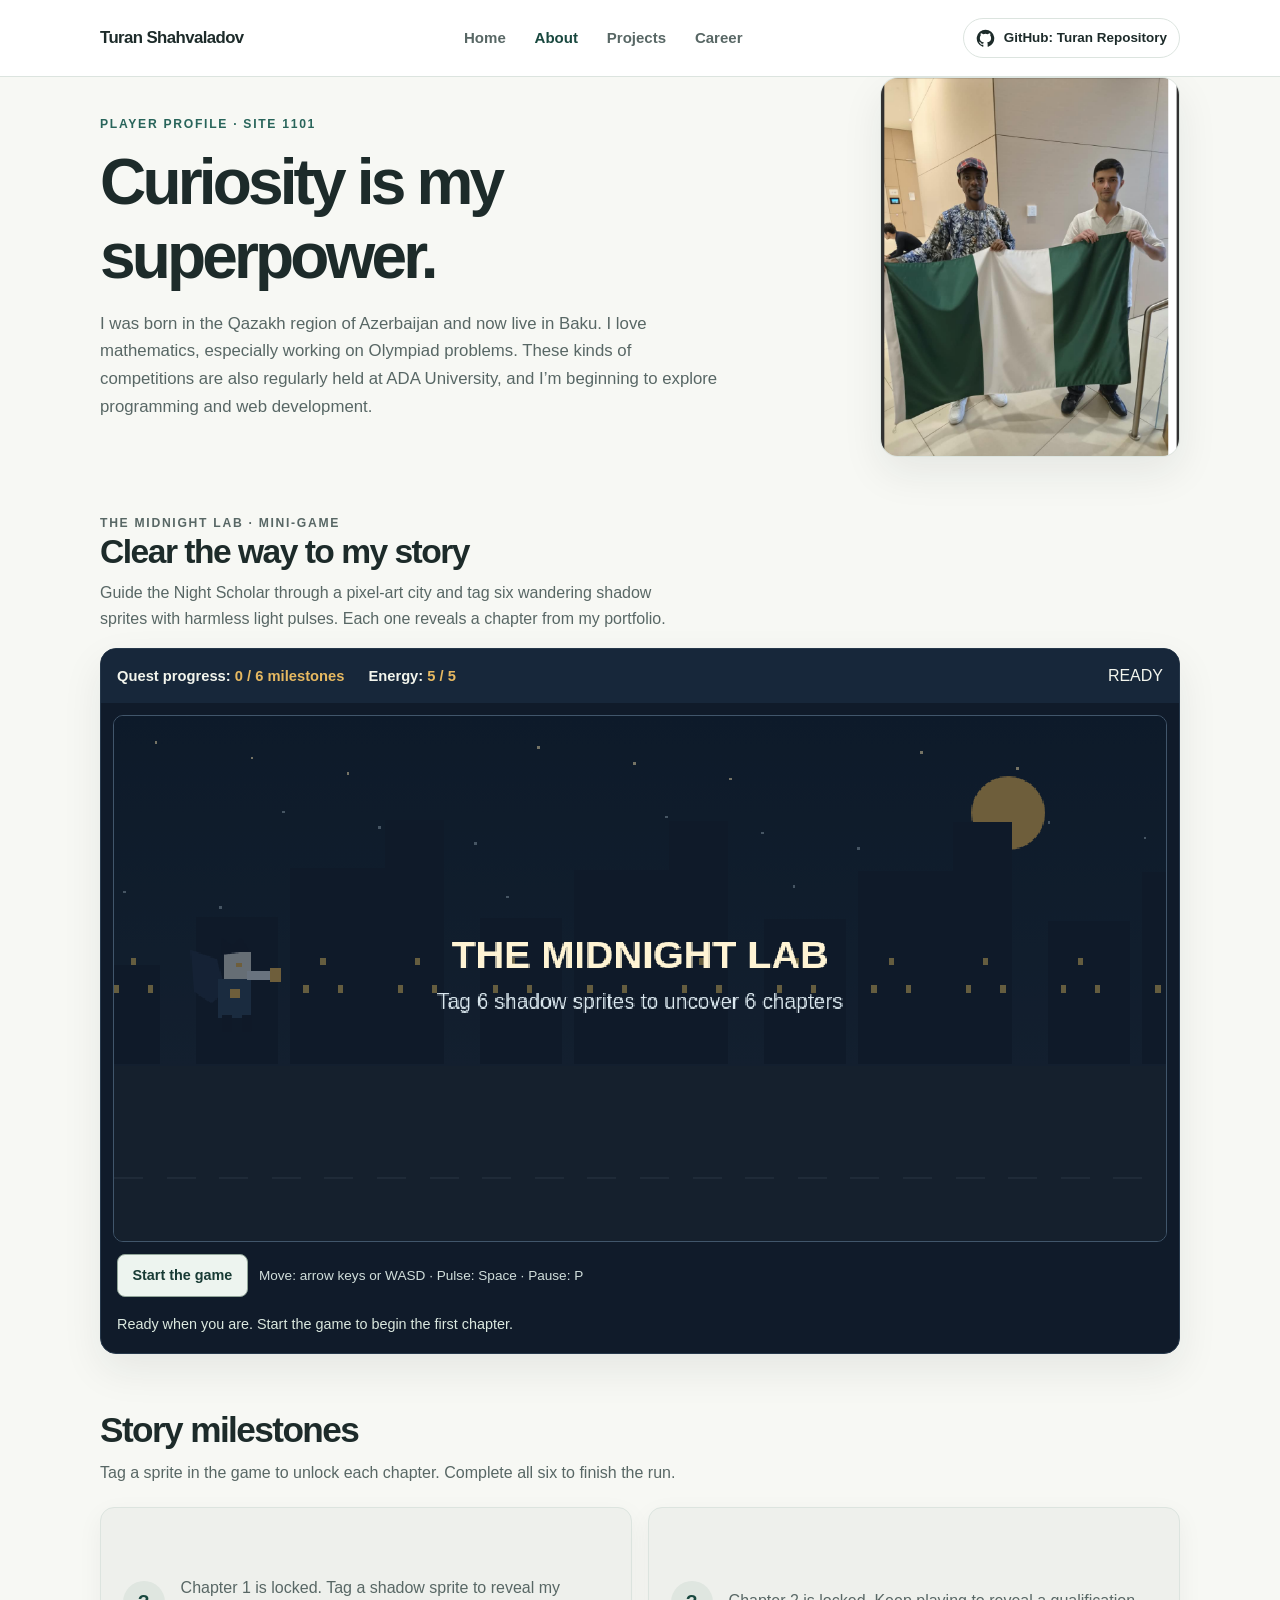
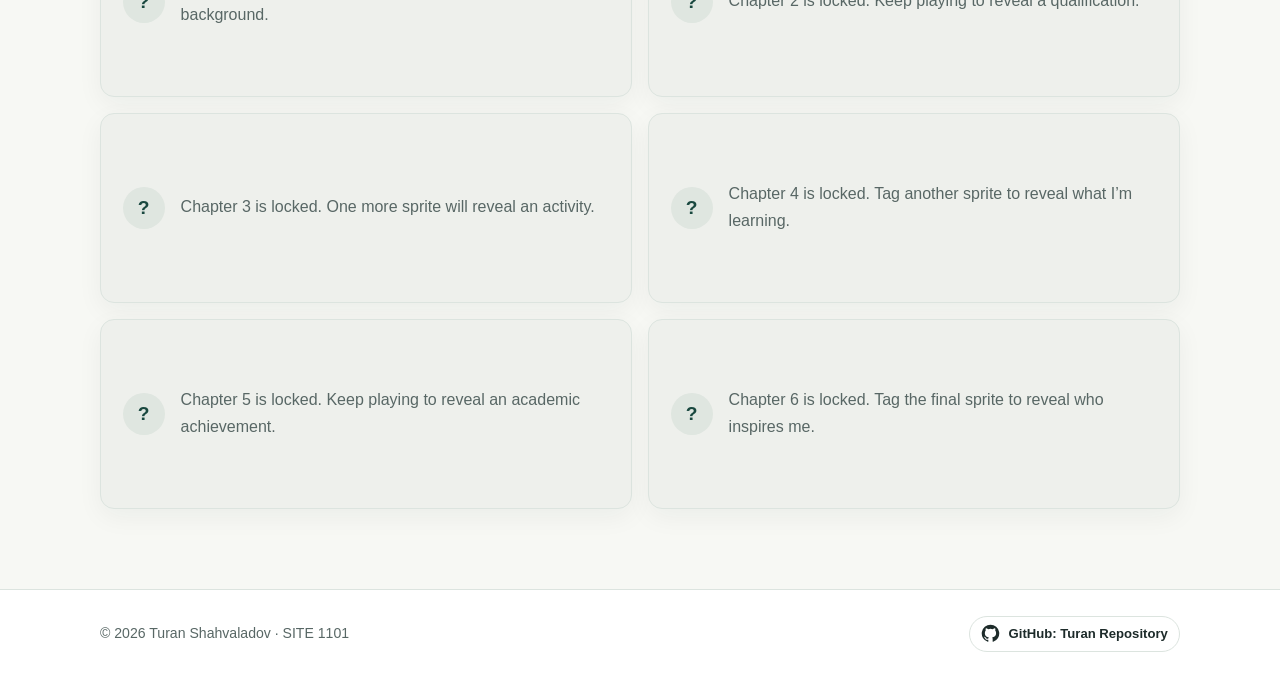
==== commit c697da01: "Newww" ====
--- a/about.html
+++ b/about.html
@@ -33,14 +33,15 @@
           <h1 id="about-title">Curiosity is my superpower.</h1>
           <p class="intro-note">
             I was born in the Qazakh region of Azerbaijan and now live in Baku.
-            I love mathematics, especially working on olympiad problems. Also, this kind of competitions are regularly held at ADA University, and I’m also
-            beginning to explore programming and web development.
+            I love mathematics, especially working on Olympiad problems. These
+            kinds of competitions are also regularly held at ADA University,
+            and I’m beginning to explore programming and web development.
           </p>
         </div>
         <div class="about-photo-frame">
           <img
             class="about-photo"
-            src="Turan%20Picture.png"
+            src="turan-profile.png"
             alt="Turan Shahvaladov"
             width="800"
             height="1000"
@@ -156,6 +157,7 @@
               <p class="unlock-type">Academic achievement</p>
               <h3>Olympiad Certificate</h3>
               <p>I won an Olympiad Certificate for mathematics. These achievements helped me to improve my problem-solving skills.</p>
+              <p><a href="certificate.jpg" target="_blank" rel="noopener">View Olympiad Certificate</a></p>
             </div>
           </article>
           <article class="unlock-card is-locked" data-chapter="5" aria-label="Locked: Favorite player and inspiration">
@@ -164,7 +166,7 @@
             <div class="chapter-content" hidden>
               <p class="unlock-type">Favorite player and inspiration</p>
               <h3>Cristiano Ronaldo</h3>
-              <p>Cristiano Ronaldo is my favorite player. Even if he retired,I have always admired his dedication and skill.</p>
+              <p>Cristiano Ronaldo is my favorite player. Even if he retired, I have always admired his dedication and skill.</p>
             </div>
           </article>
         </div>
@@ -222,7 +224,7 @@
           {
             type: "Favorite player and inspiration",
             title: "Cristiano Ronaldo",
-            description: "Cristiano Ronaldo is my favorite player. Even if he retired,I have always admired his dedication and skill."
+            description: "Cristiano Ronaldo is my favorite player. Even if he retired, I have always admired his dedication and skill."
           }
         ];
         const chapters = [...document.querySelectorAll(".unlock-card")];
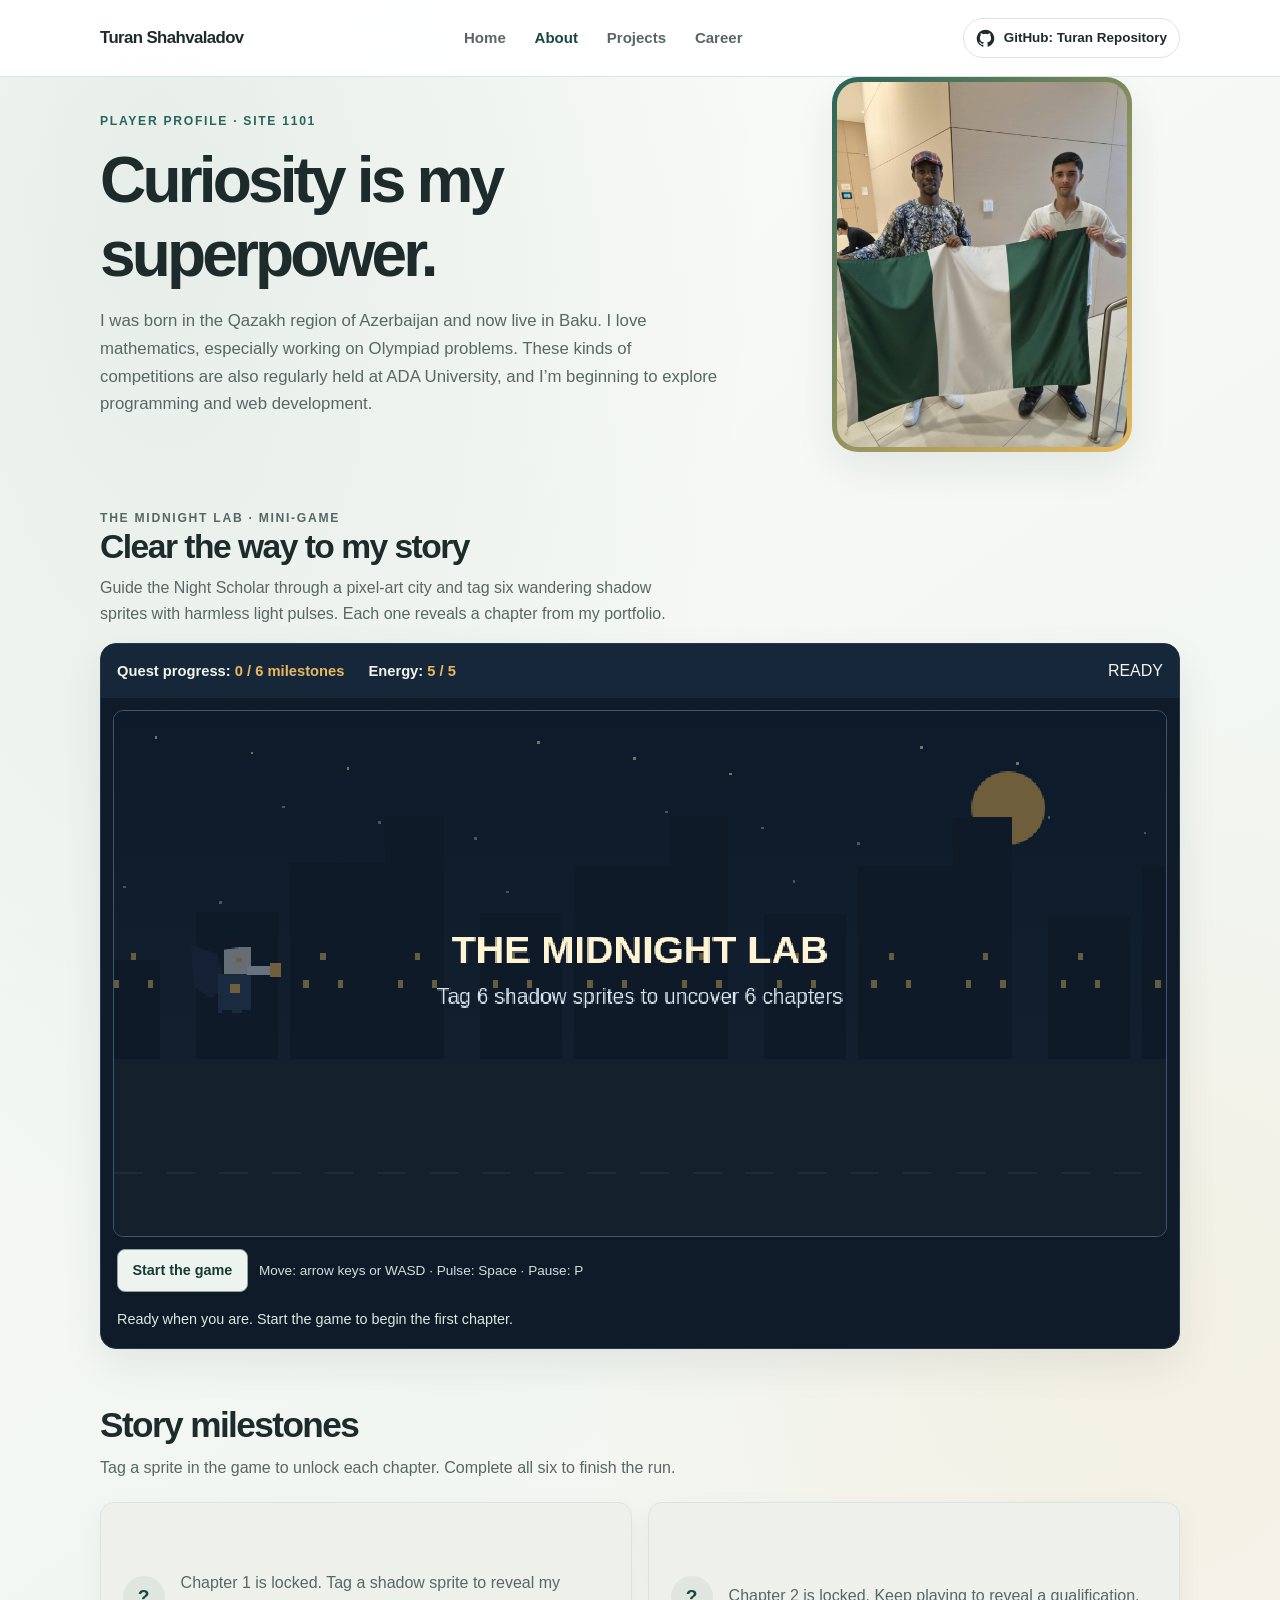
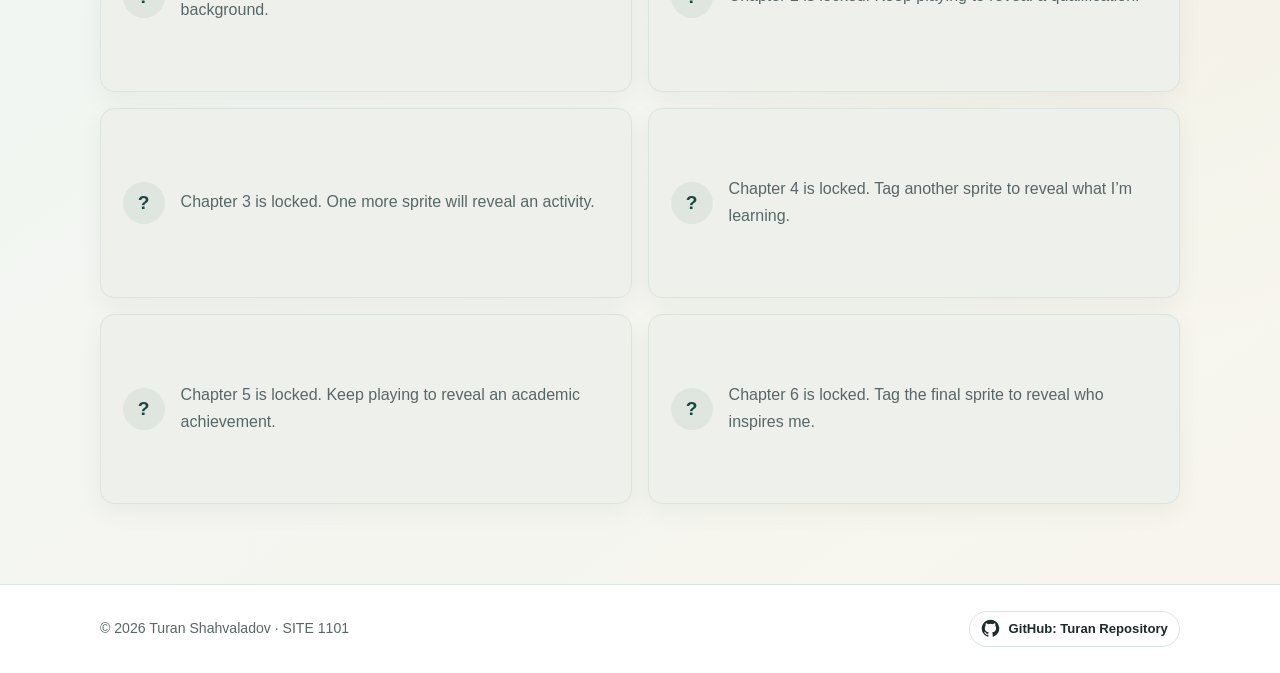
==== commit 69775a96: "Last edit" ====
--- a/about.html
+++ b/about.html
@@ -41,7 +41,7 @@
         <div class="about-photo-frame">
           <img
             class="about-photo"
-            src="turan-profile.png"
+            src="media/turan-profile.png"
             alt="Turan Shahvaladov"
             width="800"
             height="1000"
@@ -157,7 +157,7 @@
               <p class="unlock-type">Academic achievement</p>
               <h3>Olympiad Certificate</h3>
               <p>I won an Olympiad Certificate for mathematics. These achievements helped me to improve my problem-solving skills.</p>
-              <p><a href="certificate.jpg" target="_blank" rel="noopener">View Olympiad Certificate</a></p>
+              <p><a href="media/certificate.jpg" target="_blank" rel="noopener">View Olympiad Certificate</a></p>
             </div>
           </article>
           <article class="unlock-card is-locked" data-chapter="5" aria-label="Locked: Favorite player and inspiration">
--- a/style.css
+++ b/style.css
@@ -28,7 +28,11 @@
   margin: 0;
   display: flex;
   flex-direction: column;
-  background: var(--color-paper);
+  background-color: var(--color-paper);
+  background-image:
+    radial-gradient(ellipse at 12% 8%, rgb(40 100 90 / 9%), transparent 38rem),
+    radial-gradient(ellipse at 88% 58%, rgb(231 185 97 / 9%), transparent 34rem),
+    linear-gradient(145deg, #fbfcf9 0%, #f2f6f2 54%, #f8f5ed 100%);
   color: var(--color-ink);
   font-family: var(--font-body);
   font-size: 1rem;
@@ -206,34 +210,42 @@
   color: #fff;
 }
 
+.profile-frame,
+.about-photo-frame {
+  position: relative;
+  width: 100%;
+  aspect-ratio: 4 / 5;
+  margin-inline: auto;
+  padding: 5px;
+  overflow: hidden;
+  border-radius: 26px;
+  background: linear-gradient(135deg, var(--color-accent), var(--color-gold));
+  box-shadow: var(--shadow-card);
+  transition: transform 180ms ease, box-shadow 180ms ease;
+}
+
 .profile-frame {
-  position: relative;
-  width: min(100%, 370px);
-  max-height: 490px;
-  justify-self: end;
-}
-
-.profile-frame::before {
-  position: absolute;
-  z-index: 0;
-  inset: 14px -14px -14px 14px;
-  border: 2px solid #b8cec4;
-  border-radius: 22px;
-  content: "";
+  max-width: 370px;
+}
+
+.about-photo-frame {
+  max-width: 300px;
+}
+
+.profile-frame:hover,
+.about-photo-frame:hover {
+  transform: translateY(-4px) scale(1.015);
+  box-shadow: 0 20px 44px rgb(29 43 42 / 14%);
 }
 
 .profile-photo {
-  position: relative;
   display: block;
   width: 100%;
-  max-height: 490px;
-  aspect-ratio: 4 / 5;
-  border: 1px solid var(--color-border);
-  border-radius: 22px;
+  height: 100%;
+  border-radius: 21px;
   background: #e4ebe5;
   object-fit: cover;
   object-position: center;
-  box-shadow: var(--shadow-card);
 }
 
 .content-section {
@@ -352,23 +364,14 @@
   font-size: 1.05rem;
 }
 
-.about-photo-frame {
-  width: min(100%, 300px);
-  max-height: 380px;
-  justify-self: end;
-}
-
 .about-photo {
   display: block;
   width: 100%;
-  max-height: 380px;
-  aspect-ratio: 4 / 5;
-  border: 1px solid var(--color-border);
-  border-radius: 18px;
+  height: 100%;
+  border-radius: 21px;
   background: #e4ebe5;
   object-fit: cover;
   object-position: center;
-  box-shadow: var(--shadow-card);
 }
 
 .game-section {
@@ -713,7 +716,6 @@
 
   .profile-frame {
     width: min(78%, 330px);
-    justify-self: center;
   }
 
   .about-layout {
@@ -723,11 +725,6 @@
 
   .career-grid {
     grid-template-columns: 1fr;
-  }
-
-  .about-photo-frame {
-    width: min(76%, 280px);
-    justify-self: center;
   }
 
   .game-heading {
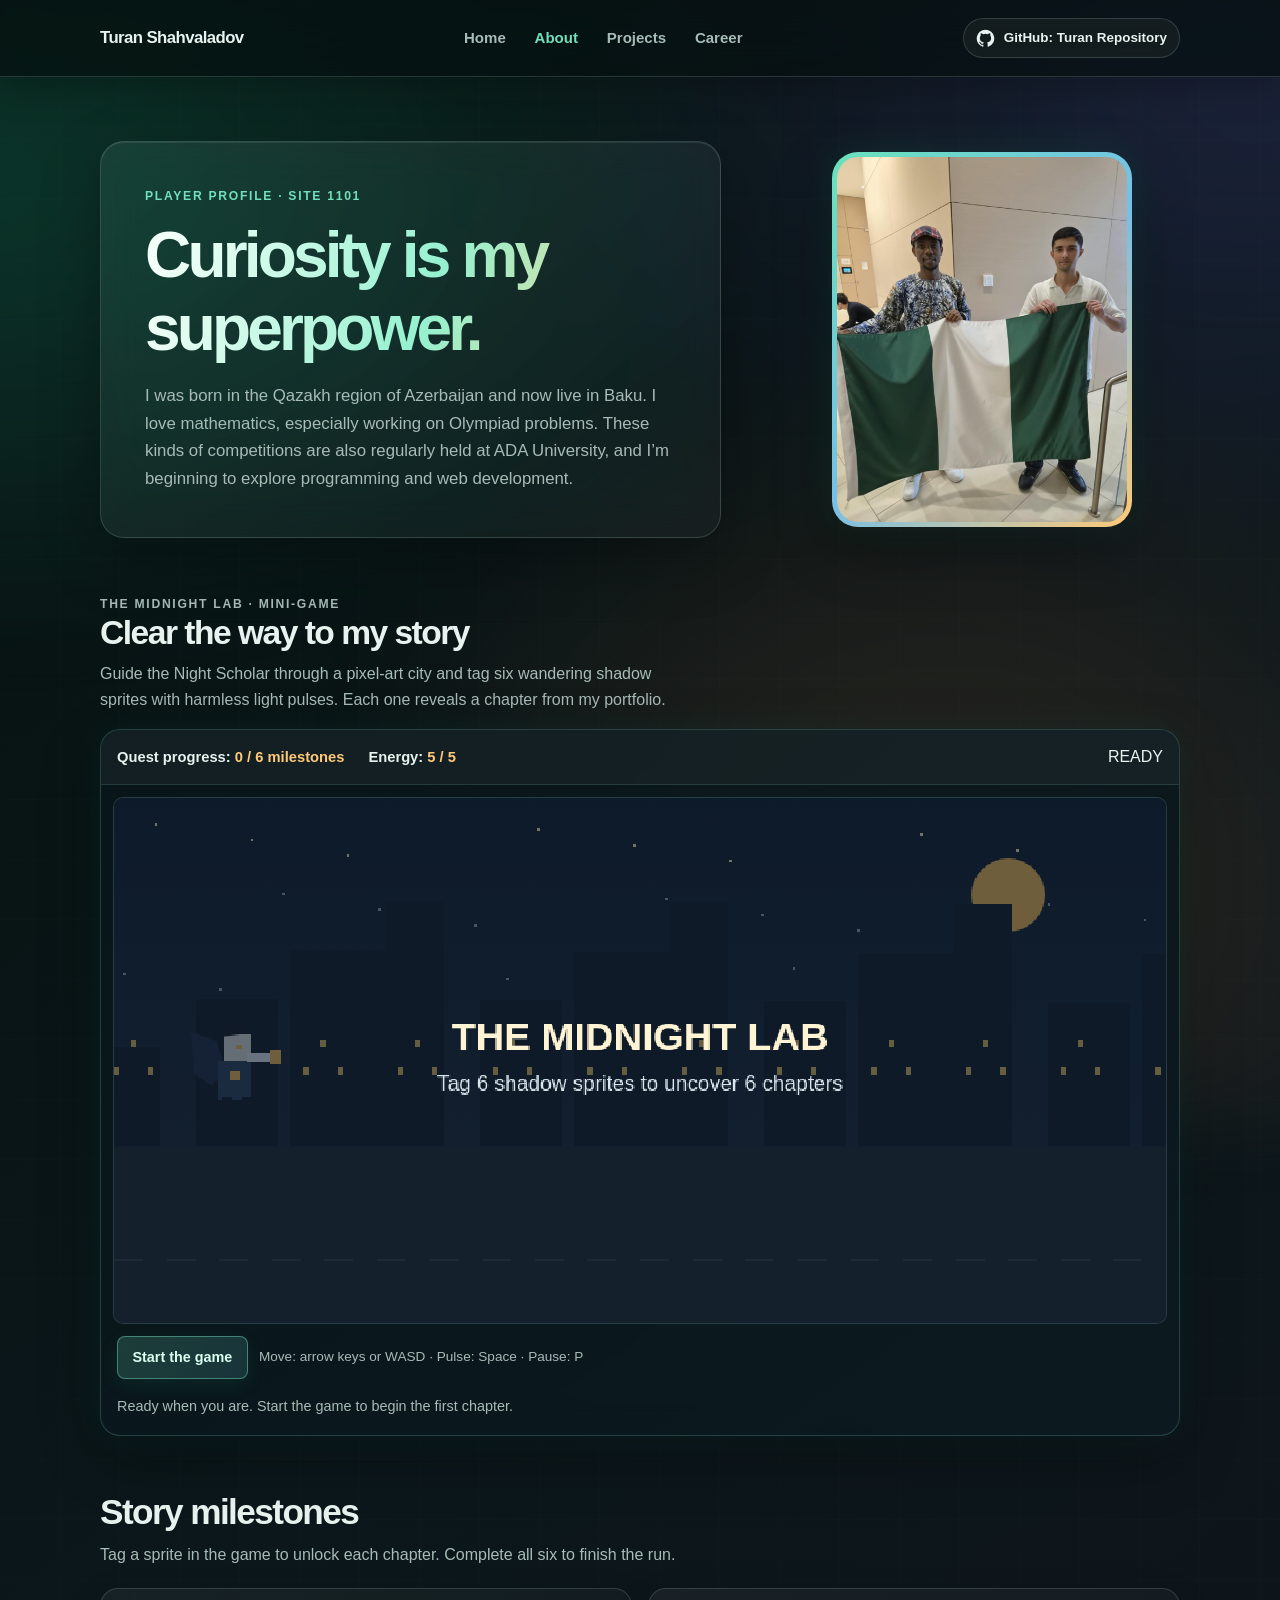
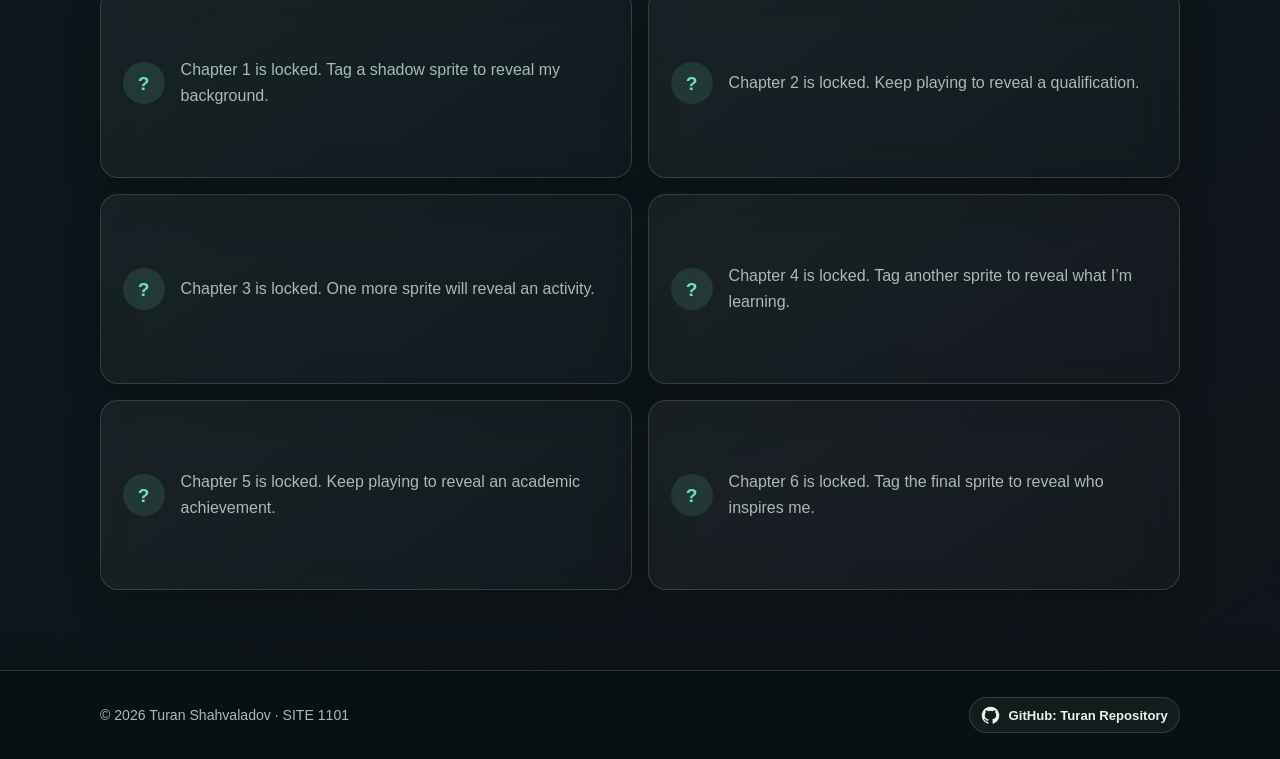
==== commit 7bb577c5: "Last edit" ====
--- a/about.html
+++ b/about.html
@@ -7,7 +7,7 @@
     <title>About | Turan Shahvaladov</title>
     <link rel="stylesheet" href="style.css">
   </head>
-  <body>
+  <body class="about-page">
     <header class="site-header">
       <div class="nav-wrap">
         <a class="brand" href="index.html">Turan Shahvaladov</a>
@@ -28,7 +28,7 @@
 
     <main>
       <section class="container about-layout" aria-labelledby="about-title">
-        <div>
+        <div class="about-copy-panel">
           <p class="eyebrow">Player profile · SITE 1101</p>
           <h1 id="about-title">Curiosity is my superpower.</h1>
           <p class="intro-note">
--- a/style.css
+++ b/style.css
@@ -1,15 +1,15 @@
 :root {
-  color-scheme: light;
-  --color-ink: #1d2b2a;
-  --color-muted: #586765;
-  --color-paper: #f7f8f4;
-  --color-surface: #fff;
-  --color-accent: #28645a;
-  --color-accent-dark: #19483f;
-  --color-border: #dce4df;
-  --color-night: #101b2a;
-  --color-gold: #e7b961;
-  --shadow-card: 0 16px 40px rgb(29 43 42 / 8%);
+  color-scheme: dark;
+  --color-ink: #e8f3f0;
+  --color-muted: #a7bbb7;
+  --color-paper: #07110f;
+  --color-surface: rgb(16 29 27 / 76%);
+  --color-accent: #72e0ba;
+  --color-accent-dark: #a3f4d5;
+  --color-border: rgb(196 232 221 / 17%);
+  --color-night: #091518;
+  --color-gold: #ffc978;
+  --shadow-card: 0 22px 60px rgb(0 0 0 / 30%);
   --font-body: "Segoe UI", "Helvetica Neue", Arial, sans-serif;
   --content-width: 1080px;
 }
@@ -23,22 +23,70 @@
 }
 
 body {
+  position: relative;
+  isolation: isolate;
   min-width: 320px;
   min-height: 100vh;
   margin: 0;
   display: flex;
   flex-direction: column;
+  overflow-x: hidden;
   background-color: var(--color-paper);
   background-image:
-    radial-gradient(ellipse at 12% 8%, rgb(40 100 90 / 9%), transparent 38rem),
-    radial-gradient(ellipse at 88% 58%, rgb(231 185 97 / 9%), transparent 34rem),
-    linear-gradient(145deg, #fbfcf9 0%, #f2f6f2 54%, #f8f5ed 100%);
+    repeating-linear-gradient(0deg, transparent 0 59px, rgb(146 222 198 / 2%) 60px),
+    repeating-linear-gradient(90deg, transparent 0 59px, rgb(146 222 198 / 2%) 60px),
+    linear-gradient(145deg, #07110f 0%, #0b171b 52%, #11141a 100%);
   color: var(--color-ink);
   font-family: var(--font-body);
   font-size: 1rem;
   line-height: 1.65;
 }
 
+body::before {
+  position: fixed;
+  z-index: -1;
+  inset: -25%;
+  background:
+    radial-gradient(ellipse at 20% 20%, rgb(27 190 139 / 20%), transparent 35%),
+    radial-gradient(ellipse at 78% 25%, rgb(44 143 205 / 18%), transparent 33%),
+    radial-gradient(ellipse at 66% 80%, rgb(234 134 72 / 14%), transparent 36%);
+  content: "";
+  filter: blur(40px);
+  pointer-events: none;
+  animation: ambient-drift 28s ease-in-out infinite alternate;
+}
+
+body.home-page::before {
+  background:
+    radial-gradient(ellipse at 18% 22%, rgb(27 190 139 / 22%), transparent 36%),
+    radial-gradient(ellipse at 82% 28%, rgb(44 143 205 / 20%), transparent 34%),
+    radial-gradient(ellipse at 66% 82%, rgb(234 134 72 / 16%), transparent 36%);
+}
+
+body.about-page::before {
+  background:
+    radial-gradient(ellipse at 15% 30%, rgb(27 190 139 / 21%), transparent 36%),
+    radial-gradient(ellipse at 82% 24%, rgb(107 97 218 / 18%), transparent 34%),
+    radial-gradient(ellipse at 66% 82%, rgb(234 134 72 / 14%), transparent 36%);
+}
+
+body.projects-page::before {
+  background:
+    radial-gradient(ellipse at 18% 22%, rgb(44 143 205 / 20%), transparent 36%),
+    radial-gradient(ellipse at 84% 32%, rgb(27 190 139 / 18%), transparent 34%),
+    radial-gradient(ellipse at 62% 84%, rgb(234 134 72 / 17%), transparent 36%);
+}
+
+body.career-page {
+  background-color: #091311;
+  background-image:
+    linear-gradient(135deg, rgb(5 16 15 / 82%), rgb(8 20 19 / 70%)),
+    url("media/ada.image.jpg");
+  background-position: center;
+  background-size: cover;
+  background-attachment: fixed;
+}
+
 img {
   max-width: 100%;
 }
@@ -54,8 +102,9 @@
 a:focus-visible,
 button:focus-visible,
 canvas:focus-visible {
-  outline: 3px solid #d28a43;
+  outline: 3px solid var(--color-accent);
   outline-offset: 4px;
+  box-shadow: 0 0 22px rgb(114 224 186 / 30%);
 }
 
 h1,
@@ -83,8 +132,9 @@
   z-index: 20;
   top: 0;
   border-bottom: 1px solid var(--color-border);
-  background: rgb(255 255 255 / 94%);
-  backdrop-filter: blur(12px);
+  background: rgb(7 17 16 / 76%);
+  backdrop-filter: blur(18px) saturate(145%);
+  box-shadow: 0 12px 34px rgb(0 0 0 / 22%);
 }
 
 .nav-wrap {
@@ -120,7 +170,7 @@
 
 .site-nav a:hover,
 .site-nav a[aria-current="page"] {
-  color: var(--color-accent-dark);
+  color: var(--color-accent);
 }
 
 .github-link {
@@ -133,18 +183,21 @@
   padding: 0.45rem 0.75rem;
   border: 1px solid var(--color-border);
   border-radius: 999px;
-  background: var(--color-surface);
+  background: rgb(255 255 255 / 5%);
   color: var(--color-ink);
   font-size: 0.84rem;
   font-weight: 700;
   text-decoration: none;
-  transition: background-color 160ms ease, border-color 160ms ease;
+  backdrop-filter: blur(12px);
+  transition: background-color 180ms ease, border-color 180ms ease, transform 180ms ease, box-shadow 180ms ease;
 }
 
 .github-link:hover {
-  border-color: #b8cec4;
-  background: #edf4ef;
+  transform: translateY(-2px);
+  border-color: rgb(114 224 186 / 65%);
+  background: rgb(114 224 186 / 12%);
   color: var(--color-accent-dark);
+  box-shadow: 0 0 24px rgb(62 220 170 / 18%);
 }
 
 .github-link svg {
@@ -175,11 +228,31 @@
   padding-block: clamp(4rem, 9vw, 7.5rem);
 }
 
+.hero-copy-panel,
+.about-copy-panel {
+  padding: clamp(1.5rem, 4vw, 2.75rem);
+  border: 1px solid var(--color-border);
+  border-radius: 24px;
+  background: linear-gradient(145deg, rgb(255 255 255 / 8%), rgb(255 255 255 / 3%));
+  box-shadow: var(--shadow-card), inset 0 1px rgb(255 255 255 / 8%);
+  backdrop-filter: blur(18px) saturate(130%);
+}
+
 .home-hero h1 {
   max-width: 12ch;
   margin-bottom: 1.25rem;
   font-size: clamp(2.6rem, 6vw, 4.8rem);
   letter-spacing: -0.065em;
+}
+
+.home-hero h1,
+.about-layout h1,
+.page-intro h1 {
+  color: #f5fffb;
+  background: linear-gradient(110deg, #f3fff9 5%, #95f1d0 54%, #ffd18a 100%);
+  background-clip: text;
+  -webkit-background-clip: text;
+  -webkit-text-fill-color: transparent;
 }
 
 .hero-copy {
@@ -195,19 +268,21 @@
   align-items: center;
   justify-content: center;
   padding: 0.7rem 1.1rem;
-  border: 1px solid var(--color-accent);
+  border: 1px solid rgb(255 255 255 / 22%);
   border-radius: 8px;
-  background: var(--color-accent);
-  color: #fff;
+  background: linear-gradient(115deg, #68dcb3, #66cde0);
+  color: #06120f;
   font-weight: 700;
   text-decoration: none;
-  transition: background-color 160ms ease, transform 160ms ease;
+  box-shadow: 0 10px 28px rgb(41 209 160 / 22%);
+  transition: background 180ms ease, transform 180ms ease, box-shadow 180ms ease;
 }
 
 .button-link:hover {
-  transform: translateY(-2px);
-  background: var(--color-accent-dark);
-  color: #fff;
+  transform: translateY(-3px) scale(1.025);
+  background: linear-gradient(115deg, #8aefd0, #8ce0ed);
+  color: #06120f;
+  box-shadow: 0 14px 36px rgb(41 209 160 / 34%);
 }
 
 .profile-frame,
@@ -219,9 +294,9 @@
   padding: 5px;
   overflow: hidden;
   border-radius: 26px;
-  background: linear-gradient(135deg, var(--color-accent), var(--color-gold));
-  box-shadow: var(--shadow-card);
-  transition: transform 180ms ease, box-shadow 180ms ease;
+  background: linear-gradient(135deg, #69e2bc, #75bfe8 52%, #ffc978);
+  box-shadow: 0 22px 56px rgb(0 0 0 / 34%), 0 0 36px rgb(69 220 175 / 12%);
+  transition: transform 220ms ease, box-shadow 220ms ease;
 }
 
 .profile-frame {
@@ -234,8 +309,8 @@
 
 .profile-frame:hover,
 .about-photo-frame:hover {
-  transform: translateY(-4px) scale(1.015);
-  box-shadow: 0 20px 44px rgb(29 43 42 / 14%);
+  transform: translateY(-6px) scale(1.02);
+  box-shadow: 0 28px 64px rgb(0 0 0 / 42%), 0 0 42px rgb(69 220 175 / 24%);
 }
 
 .profile-photo {
@@ -243,7 +318,7 @@
   width: 100%;
   height: 100%;
   border-radius: 21px;
-  background: #e4ebe5;
+  background: #152421;
   object-fit: cover;
   object-position: center;
 }
@@ -251,6 +326,15 @@
 .content-section {
   padding-block: clamp(3rem, 7vw, 5rem);
   border-top: 1px solid var(--color-border);
+}
+
+.content-section > .container {
+  padding: clamp(1.5rem, 4vw, 2.5rem);
+  border: 1px solid var(--color-border);
+  border-radius: 22px;
+  background: rgb(255 255 255 / 4%);
+  box-shadow: var(--shadow-card);
+  backdrop-filter: blur(16px);
 }
 
 .section-heading {
@@ -265,7 +349,13 @@
 }
 
 .page-intro {
-  padding-block: clamp(3rem, 7vw, 5rem) 2rem;
+  margin-block: clamp(2rem, 5vw, 4rem) 2rem;
+  padding: clamp(1.5rem, 4vw, 2.5rem);
+  border: 1px solid var(--color-border);
+  border-radius: 22px;
+  background: linear-gradient(145deg, rgb(255 255 255 / 7%), rgb(255 255 255 / 3%));
+  box-shadow: var(--shadow-card);
+  backdrop-filter: blur(18px);
 }
 
 .page-intro h1 {
@@ -299,10 +389,21 @@
   transition: transform 160ms ease, border-color 160ms ease, box-shadow 160ms ease;
 }
 
+.career-page .page-intro {
+  background: linear-gradient(145deg, rgb(8 20 19 / 86%), rgb(13 27 25 / 76%));
+}
+
+.career-page .career-card {
+  border-color: rgb(206 236 224 / 20%);
+  background: linear-gradient(145deg, rgb(11 25 23 / 91%), rgb(14 30 28 / 83%));
+  box-shadow: 0 18px 42px rgb(0 0 0 / 26%);
+  backdrop-filter: blur(16px);
+}
+
 .career-card:hover {
-  transform: translateY(-3px);
-  border-color: #b8cec4;
-  box-shadow: var(--shadow-card);
+  transform: translateY(-5px) scale(1.015);
+  border-color: rgb(114 224 186 / 45%);
+  box-shadow: var(--shadow-card), 0 0 28px rgb(62 220 170 / 10%);
 }
 
 .career-card h2 {
@@ -331,9 +432,9 @@
 
 .skill-list li {
   padding: 0.3rem 0.65rem;
-  border: 1px solid var(--color-border);
+  border: 1px solid rgb(114 224 186 / 24%);
   border-radius: 999px;
-  background: #edf4ef;
+  background: rgb(114 224 186 / 9%);
   color: var(--color-accent-dark);
   font-size: 0.88rem;
   font-weight: 650;
@@ -350,6 +451,7 @@
   grid-template-columns: minmax(0, 1.1fr) minmax(220px, 0.7fr);
   align-items: center;
   gap: clamp(2rem, 6vw, 4rem);
+  padding-top: clamp(2rem, 5vw, 4rem);
   padding-bottom: clamp(2rem, 5vw, 3.5rem);
 }
 
@@ -369,7 +471,7 @@
   width: 100%;
   height: 100%;
   border-radius: 21px;
-  background: #e4ebe5;
+  background: #152421;
   object-fit: cover;
   object-position: center;
 }
@@ -400,10 +502,11 @@
 
 .game-panel {
   overflow: hidden;
-  border: 1px solid #26384b;
-  border-radius: 16px;
-  background: var(--color-night);
-  box-shadow: var(--shadow-card);
+  border: 1px solid rgb(125 205 190 / 24%);
+  border-radius: 20px;
+  background: linear-gradient(145deg, rgb(9 22 25 / 94%), rgb(12 25 31 / 90%));
+  box-shadow: var(--shadow-card), 0 0 42px rgb(55 177 169 / 9%);
+  backdrop-filter: blur(18px);
 }
 
 .game-hud {
@@ -412,8 +515,9 @@
   justify-content: space-between;
   gap: 1rem;
   padding: 0.85rem 1rem;
-  background: #17273a;
-  color: #f3f5ed;
+  border-bottom: 1px solid rgb(146 222 198 / 14%);
+  background: rgb(255 255 255 / 4%);
+  color: var(--color-ink);
 }
 
 .game-hud-stats {
@@ -438,7 +542,7 @@
   max-width: 100%;
   height: auto;
   aspect-ratio: 2 / 1;
-  border: 1px solid #41566b;
+  border: 1px solid rgb(146 222 198 / 18%);
   border-radius: 10px;
   background: #101b2a;
   image-rendering: pixelated;
@@ -457,26 +561,31 @@
 .touch-button {
   min-height: 42px;
   padding: 0.55rem 0.9rem;
-  border: 1px solid #91a599;
+  border: 1px solid rgb(127 239 200 / 42%);
   border-radius: 8px;
-  background: #edf4ef;
-  color: #183b35;
+  background: linear-gradient(120deg, rgb(104 220 179 / 20%), rgb(102 205 224 / 16%));
+  color: #d9fff0;
   font: inherit;
   font-size: 0.9rem;
   font-weight: 750;
   cursor: pointer;
   touch-action: none;
+  box-shadow: 0 6px 20px rgb(41 209 160 / 9%);
+  transition: transform 160ms ease, border-color 160ms ease, background 160ms ease, box-shadow 160ms ease;
 }
 
 .game-button:hover,
 .touch-button:hover {
-  background: #fff;
+  transform: translateY(-2px);
+  border-color: var(--color-accent);
+  background: linear-gradient(120deg, rgb(104 220 179 / 34%), rgb(102 205 224 / 28%));
+  box-shadow: 0 8px 26px rgb(41 209 160 / 20%);
 }
 
 .game-instructions {
   flex: 1 1 260px;
   margin: 0;
-  color: #d1dedb;
+  color: var(--color-muted);
   font-size: 0.85rem;
 }
 
@@ -484,7 +593,7 @@
   min-height: 1.5em;
   margin: 0;
   padding: 0 1rem 1rem;
-  color: #dbe8df;
+  color: var(--color-muted);
   font-size: 0.9rem;
 }
 
@@ -504,7 +613,7 @@
 .touch-controls [data-control="fire"] {
   grid-column: 3;
   grid-row: 2;
-  background: #f4ddb0;
+  background: rgb(255 201 120 / 18%);
 }
 
 .touch-controls [data-control="left"] {
@@ -548,17 +657,25 @@
   min-height: 190px;
   padding: 1.35rem;
   border: 1px solid var(--color-border);
-  border-radius: 14px;
-  background: var(--color-surface);
-  box-shadow: 0 8px 26px rgb(29 43 42 / 5%);
+  border-radius: 18px;
+  background: linear-gradient(145deg, rgb(255 255 255 / 7%), rgb(255 255 255 / 3%));
+  box-shadow: 0 14px 36px rgb(0 0 0 / 20%);
+  backdrop-filter: blur(16px);
+  transition: transform 180ms ease, border-color 180ms ease, box-shadow 180ms ease;
 }
 
 .unlock-card.is-locked {
   display: flex;
   align-items: center;
   gap: 1rem;
-  background: #eef0ec;
-  color: var(--color-muted);
+  background: linear-gradient(145deg, rgb(255 255 255 / 5%), rgb(255 255 255 / 2%));
+  color: var(--color-muted);
+}
+
+.unlock-card.is-unlocked:hover {
+  transform: translateY(-4px);
+  border-color: rgb(114 224 186 / 45%);
+  box-shadow: var(--shadow-card), 0 0 28px rgb(62 220 170 / 10%);
 }
 
 .lock-icon {
@@ -568,8 +685,8 @@
   flex: 0 0 auto;
   place-items: center;
   border-radius: 50%;
-  background: #dfe6e0;
-  color: var(--color-accent-dark);
+  background: rgb(114 224 186 / 12%);
+  color: var(--color-accent);
   font-size: 1.2rem;
   font-weight: 800;
 }
@@ -579,7 +696,7 @@
 }
 
 .unlock-card.is-unlocked {
-  border-color: #b8cec4;
+  border-color: rgb(114 224 186 / 30%);
   animation: card-arrive 360ms ease-out both;
 }
 
@@ -621,20 +738,28 @@
 .project-card {
   overflow: hidden;
   border: 1px solid var(--color-border);
-  border-radius: 16px;
-  background: var(--color-surface);
+  border-radius: 22px;
+  background: linear-gradient(145deg, rgb(255 255 255 / 7%), rgb(255 255 255 / 3%));
   box-shadow: var(--shadow-card);
+  backdrop-filter: blur(18px);
+  transition: transform 220ms ease, border-color 220ms ease, box-shadow 220ms ease;
+}
+
+.project-card:hover {
+  transform: translateY(-5px);
+  border-color: rgb(114 224 186 / 36%);
+  box-shadow: var(--shadow-card), 0 0 34px rgb(62 220 170 / 12%);
 }
 
 .project-image {
   display: block;
-  width: auto;
+  width: 100%;
   max-width: 100%;
   max-height: 560px;
   height: auto;
   margin-inline: auto;
   border-bottom: 1px solid var(--color-border);
-  background: #e4ebe5;
+  background: #152421;
   object-fit: cover;
   object-position: center;
 }
@@ -658,7 +783,9 @@
 .site-footer {
   margin-top: auto;
   border-top: 1px solid var(--color-border);
-  background: var(--color-surface);
+  background: rgb(7 17 16 / 78%);
+  backdrop-filter: blur(18px);
+  box-shadow: 0 -12px 32px rgb(0 0 0 / 16%);
 }
 
 .footer-wrap {
@@ -682,7 +809,21 @@
   font-size: 0.82rem;
 }
 
+@keyframes ambient-drift {
+  from {
+    transform: translate3d(-1.5%, -1%, 0) scale(1);
+  }
+
+  to {
+    transform: translate3d(1.5%, 1.5%, 0) scale(1.06);
+  }
+}
+
 @media (max-width: 760px) {
+  body.career-page {
+    background-attachment: scroll;
+  }
+
   .container,
   .nav-wrap,
   .footer-wrap {
@@ -784,6 +925,10 @@
 @media (prefers-reduced-motion: reduce) {
   html {
     scroll-behavior: auto;
+  }
+
+  body::before {
+    animation: none;
   }
 
   *,
